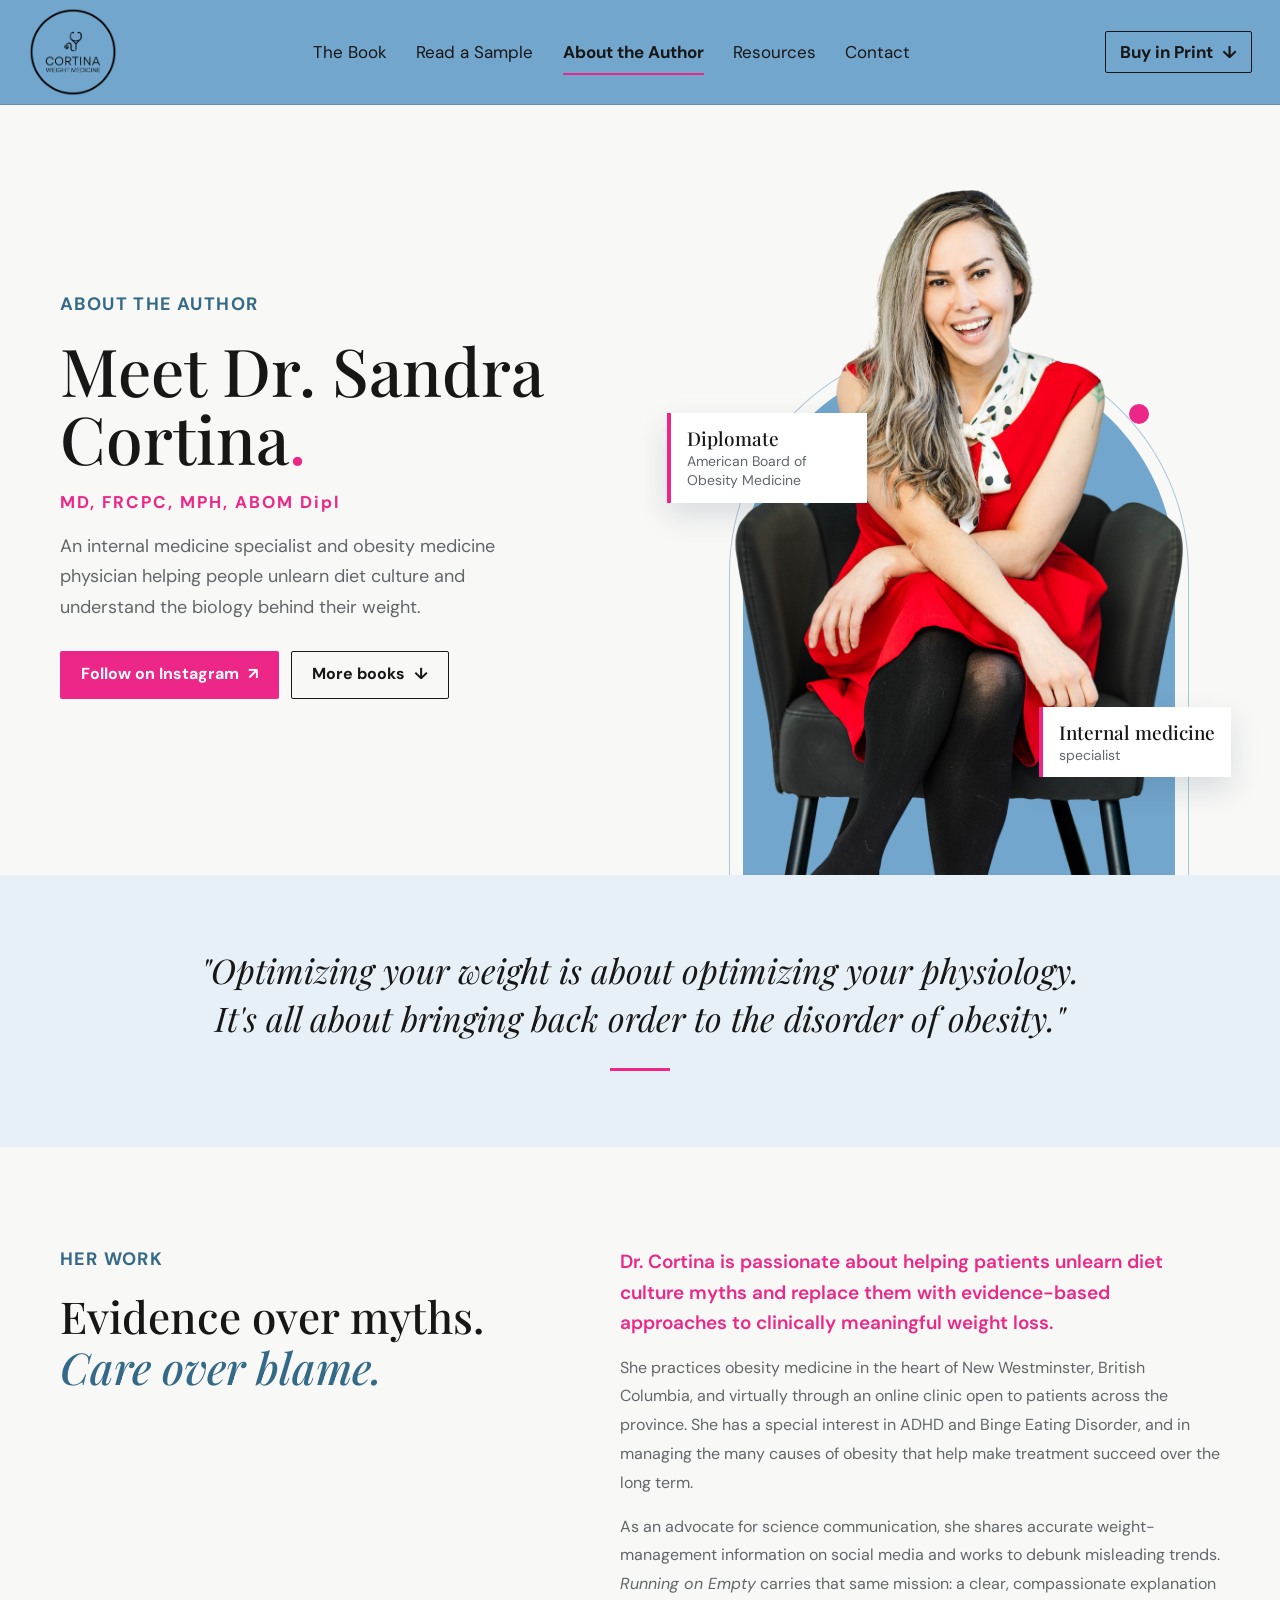
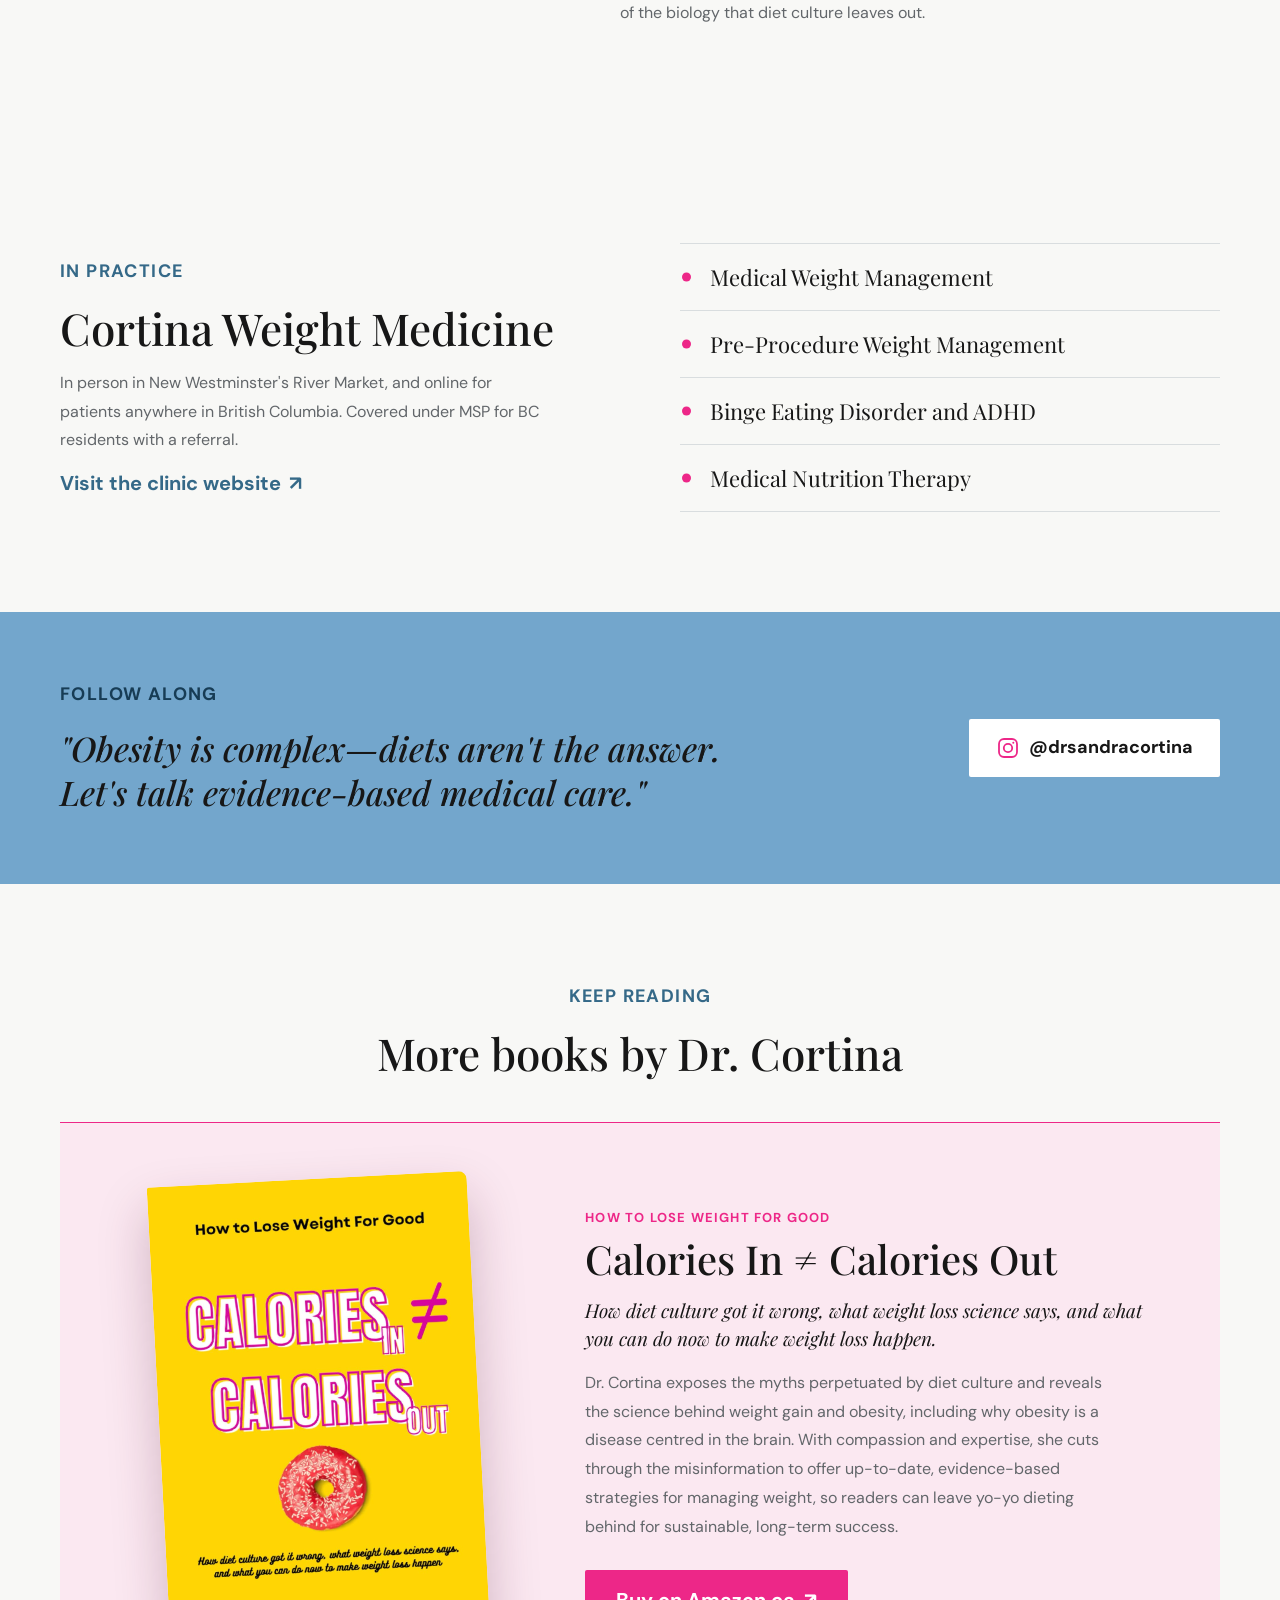
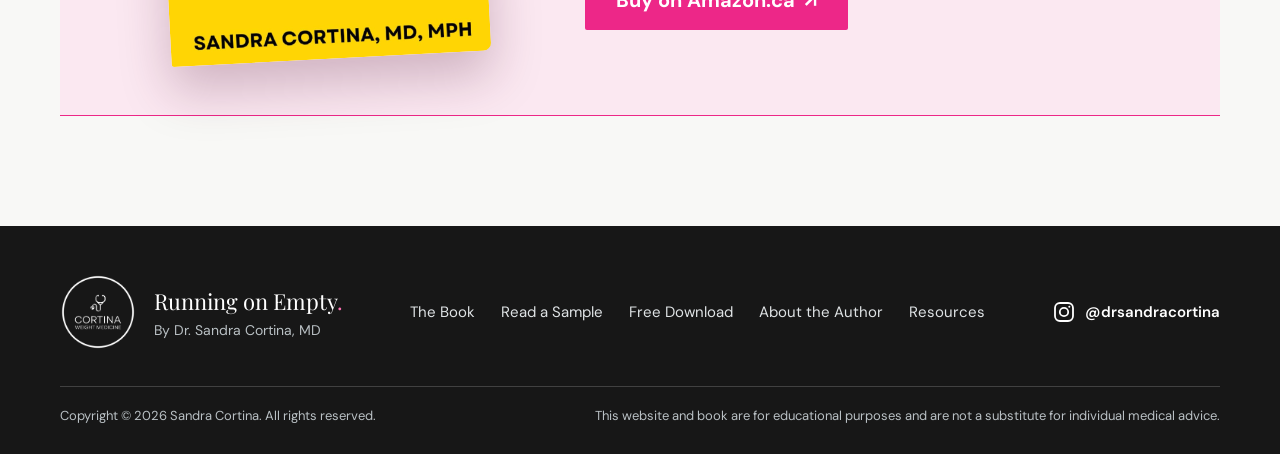
==== about.html @ ce0c16f0 "almost done" ====
<!doctype html>
<html lang="en">
  <head>
    <meta charset="UTF-8" />
    <meta name="viewport" content="width=device-width, initial-scale=1.0" />
    <meta name="theme-color" content="#73a6cc" />
    <meta
      name="description"
      content="Meet Dr. Sandra Cortina, MD, FRCPC, MPH, ABOM Dipl, an internal medicine specialist and obesity medicine physician in New Westminster, BC, and author of Running on Empty."
    />
    <title>About Dr. Sandra Cortina | Running on Empty</title>
    <link rel="preconnect" href="https://fonts.googleapis.com" />
    <link rel="preconnect" href="https://fonts.gstatic.com" crossorigin />
    <link
      href="https://fonts.googleapis.com/css2?family=DM+Sans:wght@400;500;600;700&family=Playfair+Display:ital,wght@0,500;0,600;1,400;1,500&display=swap"
      rel="stylesheet"
    />
    <link rel="stylesheet" href="styles.css" />
  </head>
  <body>
    <header class="site-header">
      <a class="brand" href="index.html" aria-label="Running on Empty, home">
        <img class="logo" src="Black-logo.png" alt="" />
      </a>
      <nav class="nav" aria-label="Main navigation">
        <ul>
          <li><a href="index.html#book">The Book</a></li>
          <li><a href="index.html#sample">Read a Sample</a></li>
          <li><a href="about.html" aria-current="page">About the Author</a></li>
          <li><a href="resources.html">Resources</a></li>
          <li><a href="#contact">Contact</a></li>
        </ul>
      </nav>
      <details class="buy-menu">
        <summary class="button button-outline header-cta">
          Buy in Print <span aria-hidden="true">↓</span>
        </summary>
        <div class="buy-menu-panel">
          <p class="buy-menu-label">Paperback</p>
          <a
            href="https://www.amazon.com/dp/1065823002"
            target="_blank"
            rel="noopener"
            >Amazon.com <span aria-hidden="true">↗</span></a
          >
          <a
            href="https://www.amazon.ca/dp/1065823002"
            target="_blank"
            rel="noopener"
            >Amazon.ca <span aria-hidden="true">↗</span></a
          >
          <!-- IngramSpark: add the shop link here when available -->
          <p class="buy-menu-label">eBook</p>
          <a
            href="https://www.amazon.com/dp/B0HL72GJ6B"
            target="_blank"
            rel="noopener"
            >Kindle · Amazon.com <span aria-hidden="true">↗</span></a
          >
          <a
            href="https://www.amazon.ca/dp/B0HL72GJ6B"
            target="_blank"
            rel="noopener"
            >Kindle · Amazon.ca <span aria-hidden="true">↗</span></a
          >
          <a
            href="https://books.apple.com/book/id6817152042"
            target="_blank"
            rel="noopener"
            >Apple Books <span aria-hidden="true">↗</span></a
          >
        </div>
      </details>
    </header>

    <main id="top">
      <section class="about-hero" aria-labelledby="about-title">
        <div class="about-hero-inner section-wrap">
          <div class="about-hero-copy">
            <p class="eyebrow eyebrow-dark">About the author</p>
            <h1 id="about-title">
              Meet Dr. Sandra Cortina<span>.</span>
            </h1>
            <p class="about-credentials">MD, FRCPC, MPH, ABOM Dipl</p>
            <p class="about-lede">
              An internal medicine specialist and obesity medicine physician
              helping people unlearn diet culture and understand the biology
              behind their weight.
            </p>
            <div class="hero-actions">
              <a
                class="button button-pink"
                href="https://www.instagram.com/drsandracortina/"
                target="_blank"
                rel="noopener"
                >Follow on Instagram <span aria-hidden="true">↗</span></a
              >
              <a class="button button-outline" href="#more-books"
                >More books <span aria-hidden="true">↓</span></a
              >
            </div>
          </div>

          <figure class="about-portrait">
            <div class="portrait-stage" aria-hidden="true">
              <i class="portrait-dot"></i>
            </div>
            <img
              src="sandra-cortina-full.png"
              alt="Dr. Sandra Cortina, smiling, seated in a black chair, wearing a red dress and a polka-dot neck scarf"
              width="1000"
              height="1490"
            />
            <figcaption class="portrait-tag portrait-tag-top">
              <strong>Diplomate</strong> American Board of Obesity Medicine
            </figcaption>
            <p class="portrait-tag portrait-tag-bottom" aria-hidden="true">
              <strong>Internal medicine</strong> specialist
            </p>
          </figure>
        </div>
      </section>

      <section class="about-quote" aria-label="Dr. Cortina's philosophy">
        <div class="section-wrap">
          <blockquote>
            "Optimizing your weight is about optimizing your physiology. It's
            all about bringing back order to the disorder of obesity."
          </blockquote>
        </div>
      </section>

      <section
        class="about-story section-wrap"
        aria-labelledby="story-title"
      >
        <div class="about-story-heading">
          <p class="eyebrow eyebrow-dark">Her work</p>
          <h2 id="story-title">
            Evidence over myths.<br /><em>Care over blame.</em>
          </h2>
        </div>
        <div class="about-story-copy">
          <p class="book-lede">
            Dr. Cortina is passionate about helping patients unlearn diet
            culture myths and replace them with evidence-based approaches to
            clinically meaningful weight loss.
          </p>
          <p>
            She practices obesity medicine in the heart of New Westminster,
            British Columbia, and virtually through an online clinic open to
            patients across the province. She has a special interest in ADHD
            and Binge Eating Disorder, and in managing the many causes of
            obesity that help make treatment succeed over the long term.
          </p>
          <p>
            As an advocate for science communication, she shares accurate
            weight-management information on social media and works to debunk
            misleading trends. <em>Running on Empty</em> carries that same
            mission: a clear, compassionate explanation of the biology that
            diet culture leaves out.
          </p>
        </div>
      </section>


      <section
        class="clinic-section section-wrap"
        aria-labelledby="clinic-title"
      >
        <div class="clinic-copy">
          <p class="eyebrow eyebrow-dark">In practice</p>
          <h2 id="clinic-title">Cortina Weight Medicine</h2>
          <p>
            In person in New Westminster's River Market, and online for
            patients anywhere in British Columbia. Covered under MSP for BC
            residents with a referral.
          </p>
          <a
            class="inline-link"
            href="https://cortinaweightmedicine.ca/"
            target="_blank"
            rel="noopener"
            >Visit the clinic website <span aria-hidden="true">↗</span></a
          >
        </div>
        <ul class="clinic-services" aria-label="Clinic services">
          <li>Medical Weight Management</li>
          <li>Pre-Procedure Weight Management</li>
          <li>Binge Eating Disorder and ADHD</li>
          <li>Medical Nutrition Therapy</li>
        </ul>
      </section>

      <section class="insta-band" aria-labelledby="insta-title">
        <div class="insta-inner section-wrap">
          <div>
            <p class="eyebrow">Follow along</p>
            <h2 id="insta-title">
              "Obesity is complex—diets aren't the answer. Let's talk
              evidence-based medical care."
            </h2>
          </div>
          <a
            class="button button-light insta-button"
            href="https://www.instagram.com/drsandracortina/"
            target="_blank"
            rel="noopener"
          >
            <svg viewBox="0 0 24 24" aria-hidden="true">
              <rect x="3" y="3" width="18" height="18" rx="5" />
              <circle cx="12" cy="12" r="4.2" />
              <circle class="dot" cx="17.3" cy="6.7" r="1" />
            </svg>
            @drsandracortina
          </a>
        </div>
      </section>

      <section
        class="more-books section-wrap"
        id="more-books"
        aria-labelledby="more-books-title"
      >
        <div class="more-books-heading">
          <p class="eyebrow eyebrow-dark">Keep reading</p>
          <h2 id="more-books-title">More books by Dr. Cortina</h2>
        </div>
        <article class="other-book">
          <div class="other-book-cover">
            <img
              src="calories-book-cover.jpg"
              alt="Cover of Calories In ≠ Calories Out by Sandra Cortina, MD, MPH: bold pink and white title on a yellow background with a pink sprinkled donut"
              loading="lazy"
              width="1000"
              height="1499"
            />
          </div>
          <div class="other-book-copy">
            <p class="resource-type">How to lose weight for good</p>
            <h3>Calories In ≠ Calories Out</h3>
            <p class="other-book-tagline">
              How diet culture got it wrong, what weight loss science says, and
              what you can do now to make weight loss happen.
            </p>
            <p>
              Dr. Cortina exposes the myths perpetuated by diet culture and
              reveals the science behind weight gain and obesity, including
              why obesity is a disease centred in the brain. With compassion
              and expertise, she cuts through the misinformation to offer
              up-to-date, evidence-based strategies for managing weight, so
              readers can leave yo-yo dieting behind for sustainable,
              long-term success.
            </p>
            <a
              class="button button-dark"
              href="https://www.amazon.ca/Calories-out-culture-science-happen/dp/B0CZ3SMSXW"
              target="_blank"
              rel="noopener"
              >Buy on Amazon.ca <span aria-hidden="true">↗</span></a
            >
          </div>
        </article>
      </section>
    </main>

    <footer class="site-footer" id="contact">
      <div class="footer-main">
        <a class="footer-identity" href="index.html" aria-label="Home">
          <img class="footer-logo" src="Black-logo.png" alt="" />
          <span>
            <span class="footer-brand">Running on Empty<span>.</span></span>
            <span class="footer-byline">By Dr. Sandra Cortina, MD</span>
          </span>
        </a>

        <nav class="footer-nav" aria-label="Footer navigation">
          <a href="index.html#book">The Book</a>
          <a href="index.html#sample">Read a Sample</a>
          <a href="index.html#free-download">Free Download</a>
          <a href="about.html">About the Author</a>
          <a href="resources.html">Resources</a>
        </nav>

        <div class="footer-connect">
          <a
            class="footer-social"
            href="https://www.instagram.com/drsandracortina/"
            target="_blank"
            rel="noopener"
          >
            <svg viewBox="0 0 24 24" aria-hidden="true">
              <rect x="3" y="3" width="18" height="18" rx="5" />
              <circle cx="12" cy="12" r="4.2" />
              <circle class="dot" cx="17.3" cy="6.7" r="1" />
            </svg>
            @drsandracortina
          </a>
        </div>
      </div>

      <div class="footer-bottom">
        <p>Copyright © 2026 Sandra Cortina. All rights reserved.</p>
        <p>
          This website and book are for educational purposes and are not a
          substitute for individual medical advice.
        </p>
      </div>
    </footer>
    <script src="script.js"></script>
  </body>
</html>
---- styles.css ----
:root {
  color-scheme: light;
  --blue: #73a6cc;
  --blue-deep: #356988;
  --pink: #ed2788;
  --pink-soft: #fbe8f1;
  --ink: #171717;
  --muted: #62666a;
  --paper: #f8f8f6;
  --line: #d9dddf;
  --serif: "Playfair Display", Georgia, serif;
  --sans: "DM Sans", "Helvetica Neue", sans-serif;
}

* {
  box-sizing: border-box;
}

html {
  scroll-behavior: smooth;
  scroll-padding-top: 120px;
}

body {
  margin: 0;
  background: var(--paper);
  color: var(--ink);
  font-family: var(--sans);
  -webkit-font-smoothing: antialiased;
}

img,
video {
  display: block;
  max-width: 100%;
}

a {
  color: inherit;
  text-decoration: none;
}

a:focus-visible,
summary:focus-visible {
  outline: 2px solid var(--pink);
  outline-offset: 4px;
}

.site-header {
  position: sticky;
  z-index: 20;
  top: 0;
  min-height: 92px;
  padding: 7px max(28px, calc((100vw - 1320px) / 2));
  display: flex;
  align-items: center;
  justify-content: space-between;
  gap: 22px;
  border-bottom: 1px solid rgb(0 0 0 / 13%);
  background: var(--blue);
}

.brand {
  flex: 0 0 auto;
}

.logo {
  width: 90px;
  height: 90px;
  object-fit: contain;
}

.nav {
  min-width: 0;
}

.nav ul {
  margin: 0;
  padding: 0;
  display: flex;
  align-items: center;
  gap: clamp(14px, 2.3vw, 34px);
  list-style: none;
}

.nav a {
  display: block;
  padding: 12px 0;
  font-size: 17px;
  font-weight: 400;
  white-space: nowrap;
  transition: color 160ms ease;
}

.nav a:hover {
  color: white;
}

.button {
  min-height: 48px;
  padding: 0 20px;
  display: inline-flex;
  align-items: center;
  justify-content: center;
  gap: 9px;
  border: 1px solid transparent;
  border-radius: 2px;
  font-family: var(--sans);
  font-size: 16px;
  font-weight: 700;
  line-height: 1.3;
  text-align: center;
  transition:
    transform 180ms ease,
    background-color 180ms ease,
    color 180ms ease;
}

.button:hover {
  transform: translateY(-2px);
}

.button span,
.inline-link span {
  display: inline-block;
  transition: transform 180ms ease;
}

.button:hover span,
.inline-link:hover span {
  transform: translate(2px, -2px);
}

.button-outline {
  border-color: var(--ink);
  background: transparent;
  color: var(--ink);
  white-space: nowrap;
}

.button-outline:hover {
  background: var(--ink);
  color: white;
}

.header-cta {
  min-height: 42px;
  padding: 0 14px;
  font-size: 17px;
  font-weight: 700;
}

.video-wrapper {
  position: relative;
  min-height: 560px;
  height: min(72vw, 760px);
  max-height: calc(100svh - 92px);
  overflow: hidden;
  background: #182634;
  color: white;
}

.hero-video {
  position: absolute;
  inset: 0;
  width: 100%;
  height: 100%;
  object-fit: cover;
  object-position: center;
}

.video-shade {
  position: absolute;
  inset: 0;
  background: linear-gradient(
    90deg,
    rgb(8 13 18 / 83%) 0%,
    rgb(8 13 18 / 58%) 43%,
    rgb(8 13 18 / 4%) 100%
  );
  pointer-events: none;
}

.hero-content {
  position: absolute;
  top: 50%;
  left: max(7vw, calc((100vw - 1240px) / 2));
  width: min(620px, 52vw);
  z-index: 2;
  transform: translateY(-50%);
  animation: enter 650ms ease-out both;
}

.eyebrow {
  margin: 0 0 20px;
  color: var(--blue-deep);
  font-size: 18px;
  font-weight: 700;
  letter-spacing: 1.4px;
  text-transform: uppercase;
}

.hero-content .eyebrow {
  color: #e6eef3;
}

.hero-content .eyebrow span {
  width: 7px;
  height: 7px;
  margin-right: 9px;
  display: inline-block;
  border-radius: 50%;
  background: var(--pink);
  vertical-align: 1px;
}

.hero-content h1 {
  margin: 0;
  font-family: var(--serif);
  font-size: 72px;
  font-weight: 500;
  line-height: 1.01;
}

.hero-content h1 span {
  color: #ff72b4;
}

.hero-deck {
  max-width: 440px;
  margin: 20px 0 0;
  color: rgb(255 255 255 / 86%);
  font-size: 16px;
  line-height: 1.65;
}

.hero-actions {
  margin-top: 28px;
  display: flex;
  align-items: center;
  flex-wrap: wrap;
  gap: 12px;
}

.button-pink {
  background: var(--pink);
  color: white;
}

.button-pink:hover {
  background: #d81976;
}

.button-quiet {
  border-color: rgb(255 255 255 / 55%);
  color: white;
}

.button-quiet:hover {
  background: white;
  color: var(--ink);
}

.hero-byline {
  margin: 29px 0 0;
  color: rgb(255 255 255 / 72%);
  font-size: 18px;
}

.hero-byline span {
  padding: 0 7px;
  color: #ff72b4;
}

.hero-scroll {
  position: absolute;
  z-index: 3;
  right: 34px;
  bottom: 37px;
  width: 36px;
  height: 36px;
  display: grid;
  place-items: center;
  border: 1px solid rgb(255 255 255 / 65%);
  border-radius: 50%;
  color: white;
}

.section-wrap {
  width: min(100% - 96px, 1160px);
  margin: 0 auto;
}

.book-section {
  padding-top: 112px;
  padding-bottom: 118px;
  display: grid;
  grid-template-columns: minmax(0, 0.95fr) minmax(0, 1fr);
  align-items: center;
  gap: 80px;
}

.book-image-wrap {
  position: relative;
  min-width: 0;
}

.book-image {
  width: 100%;
  height: 470px;
  object-fit: contain;
}

.image-caption {
  position: absolute;
  right: 0;
  bottom: 0;
  color: #747a7d;
  font-size: 10px;
}

.eyebrow-dark {
  color: var(--blue-deep);
}

.book-copy h2,
.section-heading h2,
.sample-copy h2,
.download-copy h2,
.author-copy h2,
.faq-heading h2 {
  margin: 0;
  font-family: var(--serif);
  font-size: 44px;
  font-weight: 500;
  line-height: 1.14;
}

.book-copy h2 {
  max-width: 480px;
}

.book-lede {
  margin: 18px 0 15px;
  color: var(--pink);
  font-size: 17px;
  font-weight: 600;
  line-height: 1.6;
}

.book-copy > p:not(.eyebrow, .book-lede) {
  margin: 0 0 15px;
  color: var(--muted);
  font-size: 16px;
  line-height: 1.8;
}

.inline-link {
  margin-top: 9px;
  display: inline-flex;
  align-items: center;
  gap: 8px;
  color: var(--blue-deep);
  font-size: 20px;
  font-weight: 700;
}

.book-note {
  grid-column: 1 / -1;
  margin-top: -24px;
  padding: 9px 32px 11px;
  text-align: center;
  border-top: 1px solid var(--pink);
  border-bottom: 1px solid var(--pink);
  background: var(--pink-soft);
}

.book-note p {
  margin: 0;
  font-family: var(--serif);
  line-height: 1.3;
}

.note-lead {
  color: var(--muted);
  font-size: 20px;
}

.note-turn {
  margin-top: 4px !important;
  color: var(--ink);
  font-size: 31px;
  font-style: italic;
}

.ideas-section {
  padding: 90px 0 98px;
  background: #e7f0f6;
}

.section-heading {
  display: flex;
  align-items: end;
  justify-content: space-between;
  gap: 24px;
}

.section-heading .eyebrow {
  margin-bottom: 14px;
}

.section-heading h2 {
  font-size: 42px;
}

.section-heading h2 em {
  color: var(--blue-deep);
  font-weight: 500;
}

.ideas-grid {
  margin-top: 49px;
  display: grid;
  grid-template-columns: repeat(3, 1fr);
  border-top: 1px solid #b9cbd7;
}

.idea {
  min-height: 195px;
  padding: 28px 32px 0 0;
}

.idea + .idea {
  padding-left: 32px;
  border-left: 1px solid #b9cbd7;
}

.idea-number {
  display: block;
  color: var(--pink);
  font-family: var(--serif);
  font-size: 40px;
  font-weight: 500;
  line-height: 1;
}

.idea h3 {
  max-width: 300px;
  margin: 16px 0 10px;
  font-family: var(--serif);
  font-size: 26px;
  font-weight: 500;
  line-height: 1.25;
}

.idea p {
  max-width: 340px;
  margin: 0;
  color: #59636a;
  font-size: 16px;
  line-height: 1.7;
}

.sample-section {
  position: relative;
  overflow: hidden;
  background: var(--blue);
}

.sample-inner {
  min-height: 510px;
  padding-top: 90px;
  padding-bottom: 90px;
  display: grid;
  grid-template-columns: minmax(0, 1fr) minmax(250px, 0.8fr);
  align-items: center;
  gap: 60px;
}

.sample-copy {
  position: relative;
  z-index: 1;
}

.sample-copy .eyebrow {
  color: #173c55;
}

.sample-copy h2 {
  max-width: 550px;
  font-size: 43px;
}

.sample-copy blockquote {
  max-width: 540px;
  margin: 25px 0 20px;
  padding-left: 22px;
  border-left: 5px solid var(--pink);
  color: var(--ink);
  font-family: var(--serif);
  font-size: 26px;
  font-style: italic;
  line-height: 1.45;
}

.sample-note {
  margin: 0 0 24px;
  color: #173c55;
  font-size: 16px;
}

.button-light {
  background: white;
  color: var(--ink);
}

.button-light:hover {
  background: var(--pink-soft);
}

.sample-art {
  display: block;
  width: min(100%, 440px);
  height: auto;
  justify-self: center;
  border-radius: 16px;
}

.download-section {
  min-height: 250px;
  margin-top: 100px;
  margin-bottom: 100px;
  padding: 45px 52px;
  display: flex;
  align-items: center;
  justify-content: space-between;
  gap: 35px;
  background: var(--pink-soft);
}

.download-copy {
  max-width: 600px;
}

.download-copy .eyebrow {
  margin-bottom: 12px;
}

.download-copy .eyebrow strong {
  color: var(--pink);
}

.download-copy h2 {
  font-size: 32px;
}

.download-copy > p:last-child {
  max-width: 540px;
  margin: 12px 0 0;
  color: var(--muted);
  font-size: 16px;
  line-height: 1.7;
}

.button-dark {
  flex: 0 0 auto;
  min-height: 60px;
  padding: 0 30px;
  background: var(--pink);
  color: white;
  font-size: 20px;
}

.button-dark:hover {
  background: #d81976;
}

.author-section {
  padding: 76px 0 82px;
  background: white;
}

.author-inner {
  display: grid;
  grid-template-columns: 0.6fr 1fr;
  align-items: center;
  gap: 90px;
}

.author-monogram {
  position: relative;
  width: min(100%, 250px);
  aspect-ratio: 1;
  display: grid;
  place-items: center;
  justify-self: center;
  border-radius: 50%;
  background: #e7f0f6;
}

.author-monogram::before {
  position: absolute;
  inset: -12px;
  border: 1px solid #a7c6da;
  border-radius: 50%;
  content: "";
}

.author-monogram img {
  width: 100%;
  height: 100%;
  border-radius: 50%;
  object-fit: cover;
}

.author-monogram i {
  position: absolute;
  top: 22px;
  right: 14px;
  width: 16px;
  height: 16px;
  border-radius: 50%;
  background: var(--pink);
}

.author-copy h2 {
  font-size: 38px;
}

.author-copy > p:not(.eyebrow) {
  max-width: 620px;
  margin: 17px 0 13px;
  color: var(--muted);
  font-size: 16px;
  line-height: 1.8;
}

.author-copy .inline-link {
  margin-top: 4px;
  padding-bottom: 3px;
  border-bottom: 1px solid var(--pink);
  font-family: var(--serif);
  font-size: 20px;
  font-style: italic;
  font-weight: 500;
  transition: border-color 180ms ease;
}

.author-copy .inline-link:hover {
  border-bottom-color: var(--blue-deep);
}

.faq-section {
  padding-top: 92px;
  padding-bottom: 106px;
  display: grid;
  grid-template-columns: 0.7fr 1fr;
  gap: 80px;
}

.faq-heading h2 {
  font-size: 40px;
}

.faq-list details {
  border-top: 1px solid var(--line);
}

.faq-list details:last-child {
  border-bottom: 1px solid var(--line);
}

.faq-list summary {
  position: relative;
  padding: 20px 36px 20px 0;
  cursor: pointer;
  font-size: 18px;
  font-weight: 600;
  list-style: none;
}

.faq-list summary::-webkit-details-marker {
  display: none;
}

.faq-list summary::after {
  position: absolute;
  top: 18px;
  right: 3px;
  color: var(--pink);
  content: "+";
  font-size: 24px;
  line-height: 1;
  font-weight: 400;
}

.faq-list details[open] summary::after {
  content: "−";
}

.faq-list details p {
  max-width: 590px;
  margin: -6px 36px 20px 0;
  color: var(--muted);
  font-size: 16px;
  line-height: 1.75;
}

.site-footer {
  padding: 48px max(48px, calc((100vw - 1160px) / 2)) 30px;
  background: var(--ink);
  color: white;
}

.footer-main {
  display: grid;
  grid-template-columns: auto 1fr auto;
  align-items: center;
  gap: 32px 56px;
}

.footer-identity {
  display: flex;
  align-items: center;
  gap: 18px;
}

.footer-logo {
  width: 76px;
  height: 76px;
  object-fit: contain;
  filter: invert(1);
}

.footer-identity > span {
  display: grid;
  gap: 5px;
}

.footer-brand {
  font-family: var(--serif);
  font-size: 22px;
}

.footer-brand span {
  color: #ff72b4;
}

.footer-byline {
  color: #b9c0c4;
  font-size: 14px;
}

.footer-nav {
  display: flex;
  flex-wrap: wrap;
  justify-content: center;
  gap: 10px 26px;
  font-size: 15px;
}

.footer-nav a {
  color: #dfe3e5;
  transition: color 180ms ease;
}

.footer-nav a:hover,
.footer-social:hover {
  color: #ff72b4;
}

.footer-connect {
  display: grid;
  justify-items: end;
  gap: 8px;
  font-size: 15px;
}

.footer-social {
  display: inline-flex;
  align-items: center;
  gap: 9px;
  color: white;
  font-weight: 600;
  transition: color 180ms ease;
}

.footer-social svg {
  width: 24px;
  height: 24px;
  fill: none;
  stroke: currentColor;
  stroke-width: 1.8;
}

.footer-social .dot {
  fill: currentColor;
  stroke: none;
}

.footer-bottom {
  margin-top: 36px;
  padding-top: 20px;
  display: flex;
  flex-wrap: wrap;
  justify-content: space-between;
  gap: 8px 32px;
  border-top: 1px solid rgb(255 255 255 / 18%);
  color: #b9c0c4;
  font-size: 13px;
}

.footer-bottom p {
  margin: 0;
}

@keyframes enter {
  from {
    opacity: 0;
    transform: translateY(calc(-50% + 14px));
  }
  to {
    opacity: 1;
    transform: translateY(-50%);
  }
}

@media (max-width: 1050px) {
  .site-header {
    gap: 14px;
    padding-right: 20px;
    padding-left: 20px;
  }

  .nav ul {
    gap: 14px;
  }

  .nav a {
    font-size: 10px;
  }

  .logo {
    width: 70px;
  }

  .header-cta {
    padding: 0 10px;
  }

  .hero-content h1 {
    font-size: 62px;
  }

  .book-section {
    gap: 48px;
  }

  .author-inner,
  .faq-section {
    gap: 48px;
  }
}

@media (max-width: 720px) {
  html {
    scroll-padding-top: 130px;
  }

  .site-header {
    min-height: 0;
    padding: 6px 18px 4px;
    display: grid;
    grid-template-columns: 1fr auto;
    gap: 0 12px;
  }

  .brand {
    grid-column: 1;
    grid-row: 1;
  }

  .logo {
    width: 67px;
    height: 53px;
  }

  .header-cta {
    grid-column: 2;
    grid-row: 1;
  }

  .nav {
    grid-column: 1 / -1;
    grid-row: 2;
    width: calc(100vw - 36px);
    overflow-x: auto;
    scrollbar-width: none;
  }

  .nav::-webkit-scrollbar {
    display: none;
  }

  .nav ul {
    width: max-content;
    gap: 22px;
  }

  .nav a {
    padding: 9px 0 11px;
    font-size: 10px;
  }

  .video-wrapper {
    min-height: 630px;
    height: calc(84svh - 120px);
    max-height: 760px;
  }

  .hero-video {
    object-position: 58% center;
  }

  .video-shade {
    background: linear-gradient(
      0deg,
      rgb(8 13 18 / 86%) 0%,
      rgb(8 13 18 / 58%) 56%,
      rgb(8 13 18 / 14%) 100%
    );
  }

  .hero-content {
    top: auto;
    right: 22px;
    bottom: 83px;
    left: 22px;
    width: auto;
    transform: none;
    animation-name: enter-mobile;
  }

  .hero-content .eyebrow {
    max-width: 340px;
    margin-bottom: 15px;
    font-size: 9px;
    line-height: 1.5;
  }

  .hero-content h1 {
    font-size: 52px;
  }

  .hero-deck {
    max-width: 370px;
    margin-top: 13px;
    font-size: 13px;
  }

  .hero-actions {
    margin-top: 18px;
    gap: 8px;
  }

  .button {
    min-height: 43px;
    padding: 0 13px;
    font-size: 10px;
  }

  .hero-byline {
    margin-top: 17px;
    font-size: 9px;
  }

  .hero-scroll {
    right: 20px;
    bottom: 21px;
    width: 30px;
    height: 30px;
  }

  .section-wrap {
    width: calc(100% - 44px);
  }

  .book-section {
    padding-top: 66px;
    padding-bottom: 72px;
    grid-template-columns: 1fr;
    gap: 33px;
  }

  .book-image {
    height: auto;
    max-height: 370px;
  }

  .image-caption {
    bottom: -4px;
    font-size: 9px;
  }

  .book-copy h2,
  .section-heading h2,
  .sample-copy h2,
  .author-copy h2 {
    font-size: 35px;
  }

  .book-lede {
    font-size: 15px;
  }

  .book-note {
    margin-top: 0;
    padding: 7px 20px 9px;
  }

  .note-lead {
    font-size: 17px;
  }

  .note-turn {
    font-size: 23px;
  }

  .ideas-section {
    padding: 67px 0 70px;
  }

  .section-heading {
    display: block;
  }

  .ideas-grid {
    margin-top: 33px;
    grid-template-columns: 1fr;
  }

  .idea,
  .idea + .idea {
    min-height: 0;
    padding: 18px 0 20px;
    border-bottom: 1px solid #b9cbd7;
    border-left: 0;
  }

  .idea-number {
    font-size: 34px;
  }

  .idea h3 {
    margin: 12px 0 8px;
    font-size: 23px;
  }

  .sample-inner {
    min-height: 0;
    padding-top: 66px;
    padding-bottom: 58px;
    grid-template-columns: 1fr;
    gap: 38px;
  }

  .sample-copy h2 {
    font-size: 34px;
  }

  .sample-copy blockquote {
    padding-left: 16px;
    font-size: 21px;
  }

  .sample-art {
    width: min(100%, 360px);
  }

  .download-section {
    width: calc(100% - 36px);
    margin-top: 62px;
    margin-bottom: 65px;
    padding: 28px 22px;
    align-items: flex-start;
    flex-direction: column;
    gap: 20px;
  }

  .download-copy h2 {
    font-size: 28px;
  }

  .button-dark {
    min-height: 52px;
    padding: 0 22px;
    font-size: 17px;
  }

  .author-section {
    padding: 61px 0 66px;
  }

  .author-inner {
    grid-template-columns: 1fr;
    gap: 30px;
  }

  .author-monogram {
    width: 170px;
    justify-self: start;
  }

  .author-monogram i {
    top: 14px;
    right: 8px;
  }

  .faq-section {
    padding-top: 68px;
    padding-bottom: 76px;
    grid-template-columns: 1fr;
    gap: 28px;
  }

  .faq-heading h2 {
    font-size: 34px;
  }

  .site-footer {
    padding: 36px 22px 26px;
  }

  .footer-main {
    grid-template-columns: 1fr;
    gap: 26px;
  }

  .footer-logo {
    width: 64px;
    height: 64px;
  }

  .footer-nav {
    justify-content: flex-start;
    gap: 10px 20px;
  }

  .footer-connect {
    justify-items: start;
  }

  .footer-bottom {
    margin-top: 28px;
    flex-direction: column;
  }
}

@media (max-width: 390px) {
  .hero-content h1 {
    font-size: 46px;
  }

  .hero-actions {
    align-items: flex-start;
    flex-direction: column;
  }
}

@media (prefers-reduced-motion: reduce) {
  *,
  *::before,
  *::after {
    scroll-behavior: auto !important;
    animation-duration: 0.01ms !important;
    animation-iteration-count: 1 !important;
    transition-duration: 0.01ms !important;
  }
}

@keyframes enter {
  from {
    opacity: 0;
    transform: translateY(calc(-50% + 14px));
  }
  to {
    opacity: 1;
    transform: translateY(-50%);
  }
}

@keyframes enter-mobile {
  from {
    opacity: 0;
    transform: translateY(14px);
  }
  to {
    opacity: 1;
    transform: none;
  }
}

/* Resources page */

.nav a[aria-current="page"] {
  font-weight: 700;
  box-shadow: inset 0 -2px 0 var(--pink);
}

.resources-hero {
  padding: 96px 0 100px;
  background: var(--blue);
}

.resources-hero .eyebrow {
  color: #173c55;
}

.resources-hero h1 {
  margin: 0;
  font-family: var(--serif);
  font-size: 64px;
  font-weight: 500;
  line-height: 1.06;
  animation: enter-mobile 650ms ease-out both;
}

.resources-hero h1 em {
  color: white;
  font-weight: 500;
}

.resources-deck {
  max-width: 560px;
  margin: 24px 0 0;
  color: #173c55;
  font-size: 18px;
  line-height: 1.7;
}

.resources-meta {
  margin: 22px 0 0;
  color: #173c55;
  font-size: 16px;
  font-weight: 700;
}

.resources-meta span:first-child {
  color: var(--ink);
}

.resources-meta span:nth-child(2) {
  padding: 0 6px;
  color: var(--pink);
}

.club-feature {
  margin-top: 100px;
  margin-bottom: 100px;
  padding: 52px;
  display: grid;
  grid-template-columns: minmax(0, 1.25fr) minmax(0, 1fr);
  align-items: center;
  gap: 56px;
  border-top: 1px solid var(--pink);
  border-bottom: 1px solid var(--pink);
  background: var(--pink-soft);
}

.club-copy .eyebrow {
  margin-bottom: 12px;
}

.club-copy .eyebrow strong {
  color: var(--pink);
}

.club-copy h2 {
  margin: 0;
  font-family: var(--serif);
  font-size: 44px;
  font-weight: 500;
  line-height: 1.14;
}

.club-copy > p:not(.eyebrow) {
  max-width: 540px;
  margin: 16px 0 0;
  color: var(--muted);
  font-size: 16px;
  line-height: 1.75;
}

.club-copy .club-rule {
  padding-left: 18px;
  border-left: 4px solid var(--pink);
  color: var(--ink) !important;
  font-family: var(--serif);
  font-size: 19px !important;
  font-style: italic;
  line-height: 1.5 !important;
}

.club-action {
  display: grid;
  gap: 28px;
  justify-items: start;
}

.club-parts {
  width: 100%;
  margin: 0;
  padding: 0;
  list-style: none;
  border-top: 1px solid #f2b9d4;
}

.club-parts li {
  padding: 14px 0;
  display: flex;
  align-items: baseline;
  gap: 16px;
  border-bottom: 1px solid #f2b9d4;
  font-family: var(--serif);
  font-size: 22px;
}

.club-parts span {
  min-width: 34px;
  color: var(--pink);
  font-size: 18px;
  font-style: italic;
}

.library-section {
  padding: 90px 0 98px;
  background: #e7f0f6;
}

.library-intro {
  max-width: 330px;
  margin: 0;
  color: #59636a;
  font-size: 16px;
  line-height: 1.7;
}

.resource-grid {
  margin-top: 49px;
  display: grid;
  grid-template-columns: repeat(3, 1fr);
  gap: 24px;
}

.resource-card {
  padding: 30px 30px 28px;
  display: flex;
  flex-direction: column;
  border-top: 3px solid var(--blue);
  background: white;
  transition: transform 180ms ease, border-color 180ms ease;
}

.resource-card:hover {
  transform: translateY(-3px);
  border-top-color: var(--pink);
}

.resource-type {
  margin: 18px 0 0;
  color: var(--blue-deep);
  font-size: 13px;
  font-weight: 700;
  letter-spacing: 1.2px;
  text-transform: uppercase;
}

.resource-card h3 {
  margin: 10px 0 10px;
  font-family: var(--serif);
  font-size: 25px;
  font-weight: 500;
  line-height: 1.25;
}

.resource-card > p:not(.resource-type) {
  margin: 0 0 24px;
  color: #59636a;
  font-size: 16px;
  line-height: 1.7;
}

.resource-link {
  margin-top: auto;
  padding-top: 16px;
  display: inline-flex;
  align-items: center;
  gap: 8px;
  border-top: 1px solid var(--line);
  color: var(--blue-deep);
  font-size: 17px;
  font-weight: 700;
}

.resource-link span {
  display: inline-block;
  transition: transform 180ms ease;
}

.resource-link:hover {
  color: var(--pink);
}

.resource-link:hover span {
  transform: translateY(2px);
}

.resource-card-book {
  justify-content: center;
  border-top-color: var(--pink);
  background: var(--ink);
  color: white;
}

.resource-card-book .resource-type {
  margin-top: 0;
  color: #ff72b4;
}

.resource-card-book > p:not(.resource-type) {
  color: #b9c0c4 !important;
}

.resource-card-book .button {
  align-self: flex-start;
}

.resources-disclaimer {
  margin-top: 0;
  margin-bottom: 0;
  padding: 36px 0 44px;
  color: var(--muted);
  font-size: 14px;
  text-align: center;
}

@media (max-width: 1050px) {
  .resource-grid {
    grid-template-columns: repeat(2, 1fr);
  }

  .club-feature {
    padding: 44px 36px;
    gap: 40px;
  }
}

@media (max-width: 720px) {
  .resources-hero {
    padding: 58px 0 62px;
  }

  .resources-hero h1 {
    font-size: 42px;
  }

  .resources-deck {
    font-size: 16px;
  }

  .club-feature {
    width: calc(100% - 36px);
    margin-top: 62px;
    margin-bottom: 65px;
    padding: 30px 22px;
    grid-template-columns: 1fr;
    gap: 28px;
  }

  .club-copy h2 {
    font-size: 34px;
  }

  .club-parts li {
    font-size: 19px;
  }

  .library-section {
    padding: 67px 0 70px;
  }

  .library-intro {
    margin-top: 14px;
  }

  .resource-grid {
    margin-top: 33px;
    grid-template-columns: 1fr;
    gap: 16px;
  }

  .resource-card {
    padding: 24px 22px 22px;
  }

  .resource-card h3 {
    font-size: 23px;
  }
}

/* About page */

.about-hero {
  overflow: hidden;
}

.about-hero-inner {
  padding-top: 70px;
  display: grid;
  grid-template-columns: minmax(0, 1.05fr) minmax(0, 0.95fr);
  align-items: center;
  gap: 60px;
}

.about-hero-copy {
  padding-bottom: 60px;
  animation: enter-mobile 650ms ease-out both;
}

.about-hero-copy h1 {
  margin: 0;
  font-family: var(--serif);
  font-size: 66px;
  font-weight: 500;
  line-height: 1.04;
}

.about-hero-copy h1 span {
  color: var(--pink);
}

.about-credentials {
  margin: 18px 0 0;
  color: var(--pink);
  font-size: 17px;
  font-weight: 700;
  letter-spacing: 2px;
}

.about-lede {
  max-width: 470px;
  margin: 18px 0 0;
  color: var(--muted);
  font-size: 18px;
  line-height: 1.7;
}

.about-portrait {
  position: relative;
  width: min(100%, 470px);
  margin: 0;
  justify-self: center;
}

.portrait-stage {
  position: absolute;
  right: 4%;
  bottom: 0;
  left: 4%;
  height: 74%;
  border-radius: 999px 999px 0 0;
  background: var(--blue);
}

.portrait-stage::before {
  position: absolute;
  inset: -14px -14px 0;
  border: 1px solid #a7c6da;
  border-bottom: 0;
  border-radius: 999px 999px 0 0;
  content: "";
}

.portrait-dot {
  position: absolute;
  top: 9%;
  right: 6%;
  width: 20px;
  height: 20px;
  border-radius: 50%;
  background: var(--pink);
}

.about-portrait img {
  position: relative;
  width: 100%;
  height: auto;
}

.portrait-tag {
  position: absolute;
  z-index: 2;
  max-width: 200px;
  margin: 0;
  padding: 12px 16px;
  border-left: 4px solid var(--pink);
  background: white;
  box-shadow: 0 12px 30px rgb(23 60 85 / 14%);
  color: var(--muted);
  font-size: 14px;
  line-height: 1.4;
}

.portrait-tag strong {
  display: block;
  color: var(--ink);
  font-family: var(--serif);
  font-size: 19px;
  font-weight: 500;
}

.portrait-tag-top {
  top: 34%;
  left: -12%;
}

.portrait-tag-bottom {
  right: -8%;
  bottom: 14%;
}

.about-quote {
  padding: 72px 0 76px;
  background: #e7f0f6;
}

.about-quote blockquote {
  max-width: 900px;
  margin: 0 auto;
  font-family: var(--serif);
  font-size: 34px;
  font-style: italic;
  line-height: 1.4;
  text-align: center;
}

.about-quote blockquote::after {
  margin: 26px auto 0;
  display: block;
  width: 60px;
  height: 3px;
  background: var(--pink);
  content: "";
}

.about-story {
  padding-top: 100px;
  padding-bottom: 100px;
  display: grid;
  grid-template-columns: 0.8fr 1fr;
  gap: 80px;
}

.about-story-heading h2,
.clinic-copy h2,
.more-books-heading h2,
.insta-inner h2 {
  margin: 0;
  font-family: var(--serif);
  font-size: 44px;
  font-weight: 500;
  line-height: 1.14;
}

.about-story-heading h2 em {
  color: var(--blue-deep);
  font-weight: 500;
}

.about-story-copy .book-lede {
  margin-top: 0;
  font-size: 19px;
}

.about-story-copy > p:not(.book-lede) {
  margin: 0 0 15px;
  color: var(--muted);
  font-size: 16px;
  line-height: 1.8;
}

.clinic-section {
  padding-top: 100px;
  padding-bottom: 100px;
  display: grid;
  grid-template-columns: 1fr 1fr;
  align-items: center;
  gap: 80px;
}

.clinic-copy > p:not(.eyebrow) {
  max-width: 480px;
  margin: 16px 0 6px;
  color: var(--muted);
  font-size: 16px;
  line-height: 1.8;
}

.clinic-services {
  margin: 0;
  padding: 0;
  list-style: none;
  border-top: 1px solid var(--line);
}

.clinic-services li {
  padding: 18px 0 18px 30px;
  position: relative;
  border-bottom: 1px solid var(--line);
  font-family: var(--serif);
  font-size: 22px;
}

.clinic-services li::before {
  position: absolute;
  top: 50%;
  left: 2px;
  width: 9px;
  height: 9px;
  border-radius: 50%;
  background: var(--pink);
  content: "";
  transform: translateY(-50%);
}

.insta-band {
  background: var(--blue);
}

.insta-inner {
  padding-top: 70px;
  padding-bottom: 70px;
  display: flex;
  align-items: center;
  justify-content: space-between;
  gap: 48px;
}

.insta-inner .eyebrow {
  color: #173c55;
}

.insta-inner h2 {
  max-width: 680px;
  font-size: 34px;
  font-style: italic;
  line-height: 1.3;
}

.insta-button {
  flex: 0 0 auto;
  min-height: 58px;
  padding: 0 26px;
  font-size: 18px;
}

.insta-button svg {
  width: 24px;
  height: 24px;
  fill: none;
  stroke: var(--pink);
  stroke-width: 1.8;
}

.insta-button .dot {
  fill: var(--pink);
  stroke: none;
}

.more-books {
  padding-top: 100px;
  padding-bottom: 110px;
}

.more-books-heading {
  margin-bottom: 44px;
  text-align: center;
}

.other-book {
  padding: 56px;
  display: grid;
  grid-template-columns: minmax(0, 0.7fr) minmax(0, 1fr);
  align-items: center;
  gap: 64px;
  border-top: 1px solid var(--pink);
  border-bottom: 1px solid var(--pink);
  background: var(--pink-soft);
}

.other-book-cover {
  justify-self: center;
  width: min(100%, 320px);
  transform: rotate(-3deg);
  transition: transform 260ms ease;
}

.other-book:hover .other-book-cover {
  transform: rotate(0deg) translateY(-4px);
}

.other-book-cover img {
  width: 100%;
  height: auto;
  border-radius: 3px 8px 8px 3px;
  box-shadow:
    -6px 0 0 rgb(0 0 0 / 8%) inset,
    0 24px 50px rgb(80 20 50 / 25%);
}

.other-book-copy .resource-type {
  margin-top: 0;
  color: var(--pink);
}

.other-book-copy h3 {
  margin: 10px 0 0;
  font-family: var(--serif);
  font-size: 40px;
  font-weight: 500;
  line-height: 1.15;
}

.other-book-tagline {
  margin: 14px 0 16px;
  color: var(--ink);
  font-family: var(--serif);
  font-size: 19px;
  font-style: italic;
  line-height: 1.5;
}

.other-book-copy > p:not(.resource-type, .other-book-tagline) {
  max-width: 540px;
  margin: 0 0 28px;
  color: var(--muted);
  font-size: 16px;
  line-height: 1.8;
}

@media (max-width: 1050px) {
  .about-hero-copy h1 {
    font-size: 54px;
  }

  .about-story,
  .clinic-section {
    gap: 48px;
  }

  .other-book {
    padding: 44px 36px;
    gap: 40px;
  }
}

@media (max-width: 720px) {
  .about-hero-inner {
    padding-top: 48px;
    grid-template-columns: 1fr;
    gap: 24px;
  }

  .about-hero-copy {
    padding-bottom: 0;
  }

  .about-hero-copy h1 {
    font-size: 42px;
  }

  .about-credentials {
    font-size: 14px;
  }

  .about-lede {
    font-size: 16px;
  }

  .about-portrait {
    width: min(100%, 340px);
  }

  .portrait-tag {
    max-width: 150px;
    padding: 9px 12px;
    font-size: 12px;
  }

  .portrait-tag strong {
    font-size: 16px;
  }

  .portrait-tag-top {
    left: -4px;
  }

  .portrait-tag-bottom {
    right: -4px;
  }

  .about-quote {
    padding: 52px 0 56px;
  }

  .about-quote blockquote {
    font-size: 24px;
  }

  .about-story,
  .clinic-section {
    padding-top: 66px;
    padding-bottom: 66px;
    grid-template-columns: 1fr;
    gap: 28px;
  }

  .about-story-heading h2,
  .clinic-copy h2,
  .more-books-heading h2 {
    font-size: 34px;
  }

  .clinic-services li {
    font-size: 19px;
  }

  .insta-inner {
    padding-top: 56px;
    padding-bottom: 56px;
    align-items: flex-start;
    flex-direction: column;
    gap: 26px;
  }

  .insta-inner h2 {
    font-size: 25px;
  }

  .insta-button {
    min-height: 50px;
    font-size: 16px;
  }

  .more-books {
    width: calc(100% - 36px);
    padding-top: 66px;
    padding-bottom: 72px;
  }

  .more-books-heading {
    margin-bottom: 28px;
  }

  .other-book {
    padding: 36px 22px;
    grid-template-columns: 1fr;
    gap: 34px;
  }

  .other-book-cover {
    width: min(78%, 260px);
  }

  .other-book-copy h3 {
    font-size: 31px;
  }
}

/* Buy in Print menu */

.buy-menu {
  position: relative;
  flex: 0 0 auto;
}

.buy-menu summary {
  cursor: pointer;
  list-style: none;
}

.buy-menu summary::-webkit-details-marker {
  display: none;
}

.buy-menu[open] summary {
  background: var(--ink);
  color: white;
}

.buy-menu[open] summary span {
  transform: rotate(180deg);
}

.buy-menu-panel {
  position: absolute;
  z-index: 30;
  top: calc(100% + 10px);
  right: 0;
  width: 250px;
  padding: 10px 0;
  border-top: 3px solid var(--pink);
  background: white;
  box-shadow: 0 18px 40px rgb(23 60 85 / 22%);
  animation: enter-mobile 180ms ease-out both;
}

.buy-menu-label {
  margin: 8px 20px 4px;
  color: var(--blue-deep);
  font-size: 12px;
  font-weight: 700;
  letter-spacing: 1.2px;
  text-transform: uppercase;
}

.buy-menu-label + a {
  border-top: 0;
}

.buy-menu-panel a {
  margin: 0 20px;
  padding: 11px 0;
  display: flex;
  align-items: center;
  justify-content: space-between;
  border-top: 1px solid var(--line);
  font-size: 16px;
  font-weight: 600;
  transition: color 160ms ease;
}

.buy-menu-panel a span {
  color: var(--pink);
  transition: transform 160ms ease;
}

.buy-menu-panel a:hover {
  color: var(--pink);
}

.buy-menu-panel a:hover span {
  transform: translate(2px, -2px);
}

.buy-menu-panel .buy-menu-label:not(:first-child) {
  margin-top: 14px;
}

@media (max-width: 720px) {
  .buy-menu {
    grid-column: 2;
    grid-row: 1;
  }

  .buy-menu-panel {
    width: min(250px, calc(100vw - 36px));
  }

  .buy-menu-panel a {
    font-size: 15px;
  }
}
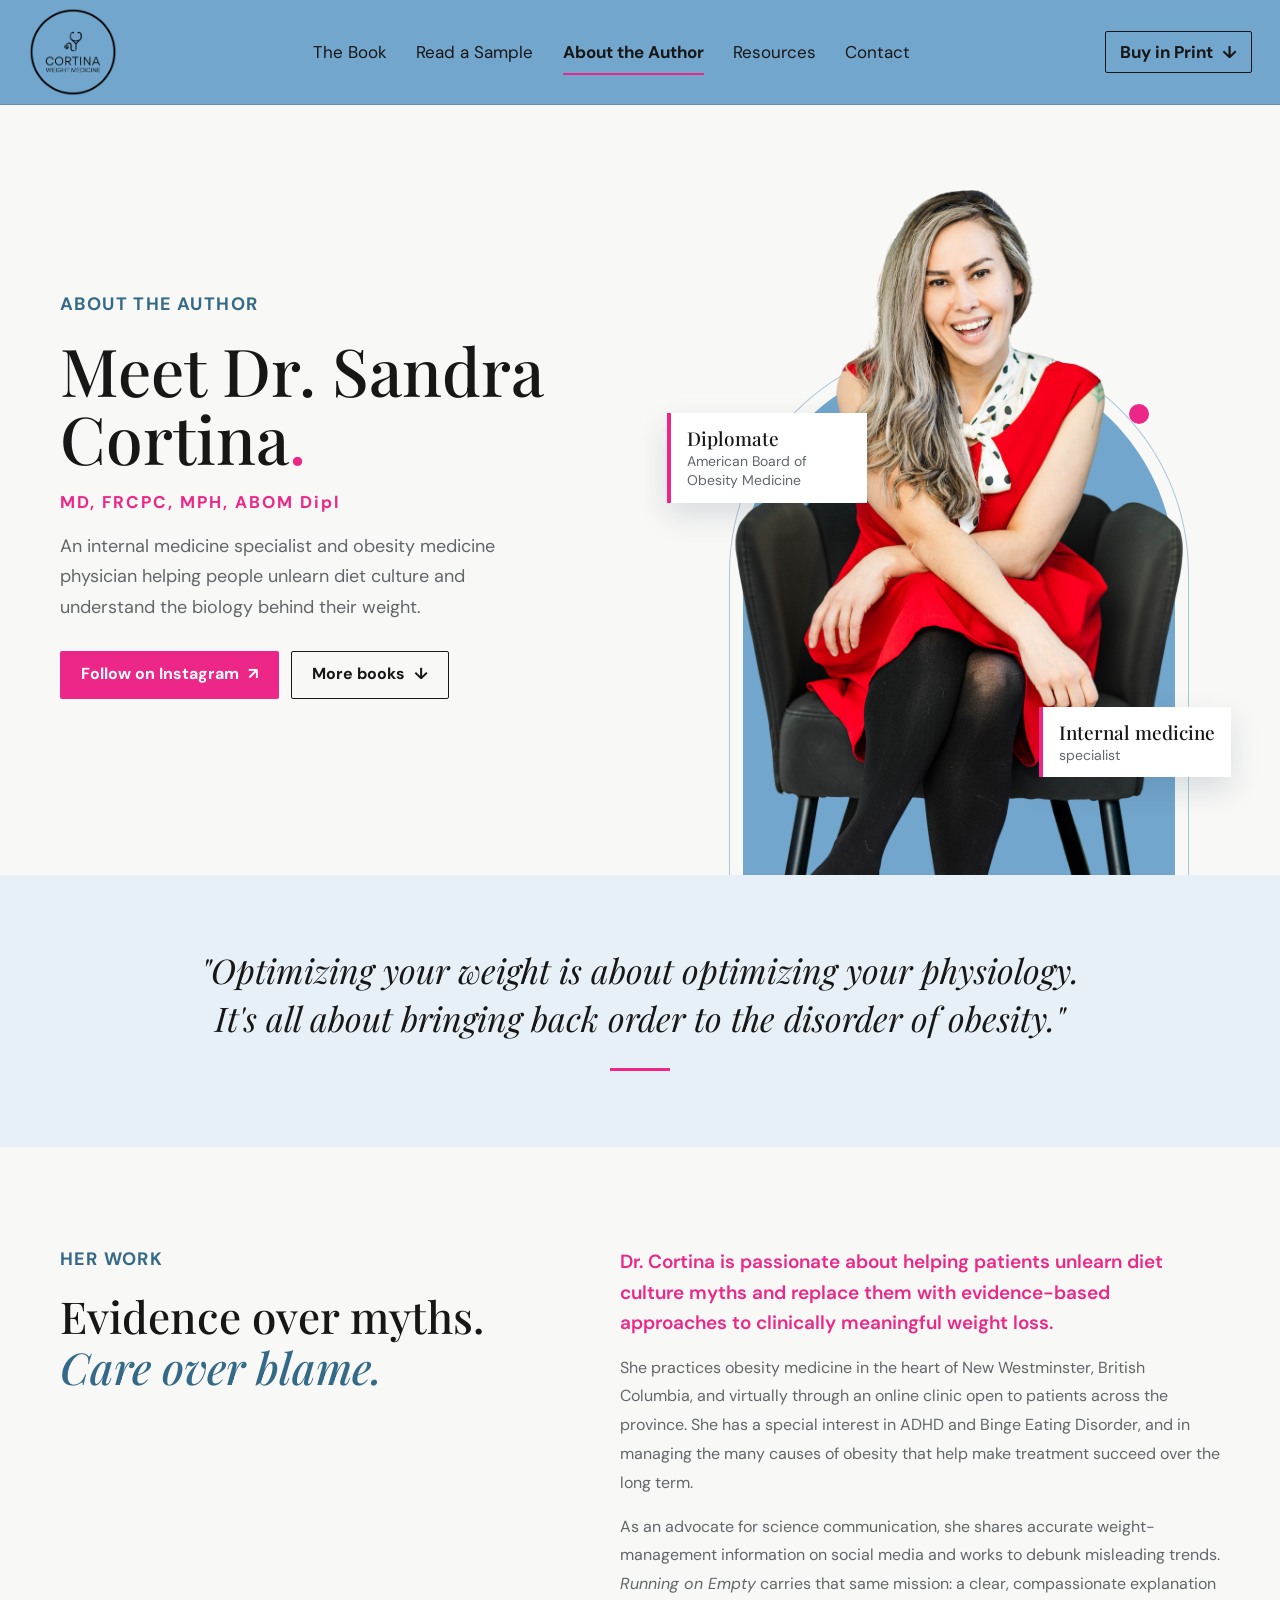
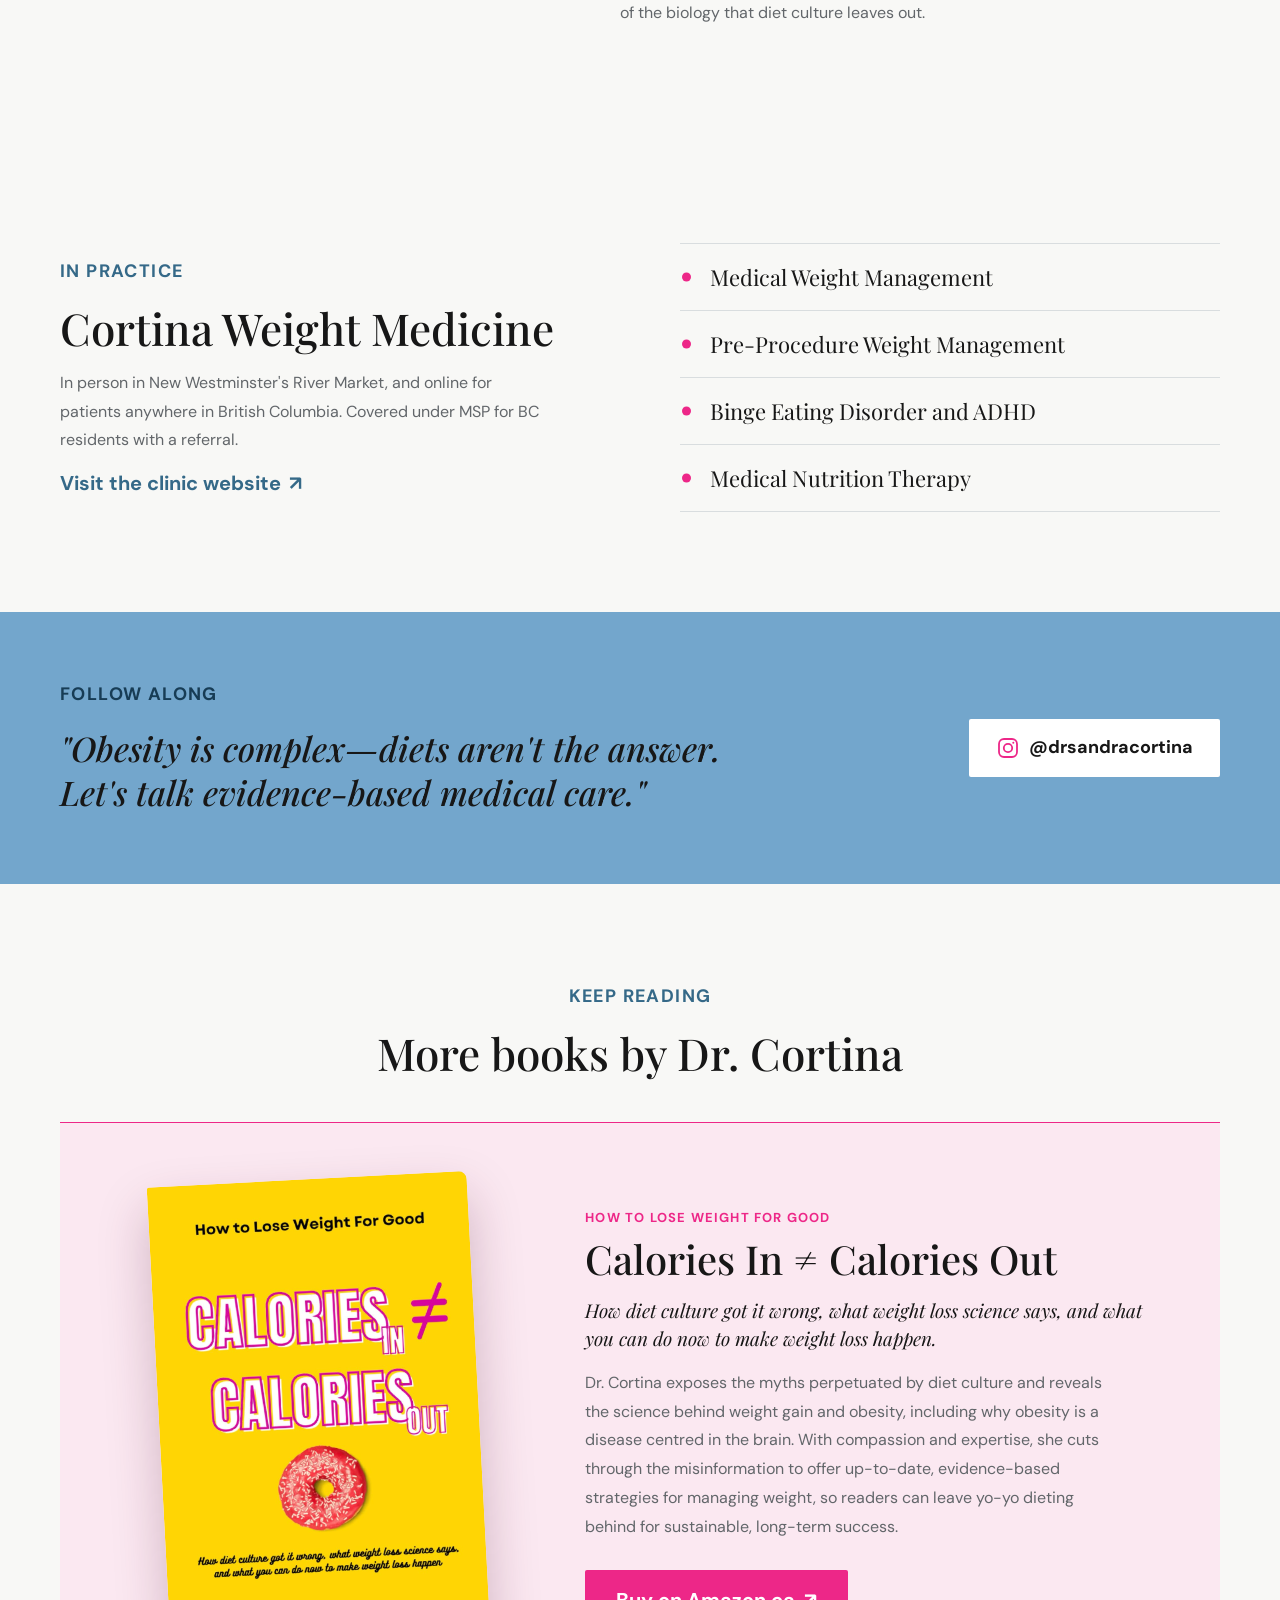
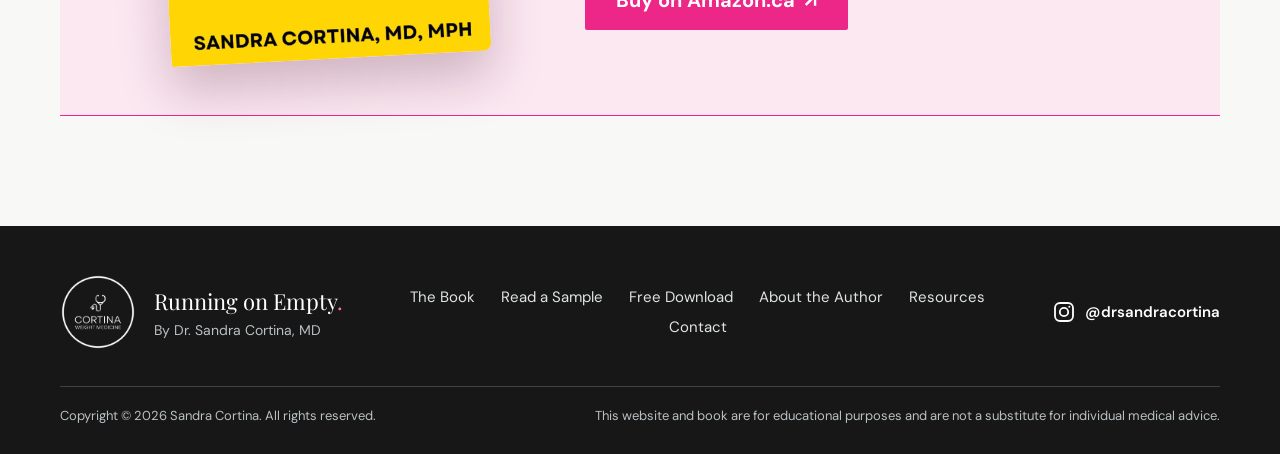
==== commit 02b049c3: "saved" ====
--- a/about.html
+++ b/about.html
@@ -28,7 +28,7 @@
           <li><a href="index.html#sample">Read a Sample</a></li>
           <li><a href="about.html" aria-current="page">About the Author</a></li>
           <li><a href="resources.html">Resources</a></li>
-          <li><a href="#contact">Contact</a></li>
+          <li><a href="contact.html">Contact</a></li>
         </ul>
       </nav>
       <details class="buy-menu">
@@ -280,6 +280,7 @@
           <a href="index.html#free-download">Free Download</a>
           <a href="about.html">About the Author</a>
           <a href="resources.html">Resources</a>
+          <a href="contact.html">Contact</a>
         </nav>
 
         <div class="footer-connect">
--- a/styles.css
+++ b/styles.css
@@ -2071,3 +2071,316 @@
     font-size: 15px;
   }
 }
+
+/* Contact page */
+
+.visually-hidden {
+  position: absolute;
+  width: 1px;
+  height: 1px;
+  overflow: hidden;
+  clip: rect(0 0 0 0);
+  white-space: nowrap;
+}
+
+.contact-hero {
+  padding: 90px 0 150px;
+  background: var(--blue);
+}
+
+.contact-hero .eyebrow {
+  color: #173c55;
+}
+
+.contact-hero h1 {
+  margin: 0;
+  font-family: var(--serif);
+  font-size: 72px;
+  font-weight: 500;
+  line-height: 1.02;
+  animation: enter-mobile 650ms ease-out both;
+}
+
+.contact-hero h1 span {
+  color: white;
+}
+
+.contact-deck {
+  max-width: 560px;
+  margin: 22px 0 0;
+  color: #173c55;
+  font-size: 18px;
+  line-height: 1.7;
+}
+
+.contact-section {
+  margin-top: -90px;
+  padding-bottom: 110px;
+  display: grid;
+  grid-template-columns: minmax(0, 0.8fr) minmax(0, 1.2fr);
+  align-items: start;
+  gap: 64px;
+}
+
+.contact-aside {
+  padding-top: 130px;
+}
+
+.contact-topics {
+  margin: 0;
+  padding: 0;
+  list-style: none;
+  border-top: 1px solid var(--line);
+}
+
+.contact-topics li {
+  padding: 20px 0 20px 26px;
+  position: relative;
+  border-bottom: 1px solid var(--line);
+}
+
+.contact-topics li::before {
+  position: absolute;
+  top: 31px;
+  left: 2px;
+  width: 9px;
+  height: 9px;
+  border-radius: 50%;
+  background: var(--pink);
+  content: "";
+}
+
+.contact-topics h2 {
+  margin: 0 0 6px;
+  font-family: var(--serif);
+  font-size: 23px;
+  font-weight: 500;
+}
+
+.contact-topics p {
+  margin: 0;
+  color: var(--muted);
+  font-size: 15px;
+  line-height: 1.65;
+}
+
+.contact-note {
+  margin-top: 32px;
+  padding: 18px 20px;
+  border-left: 4px solid var(--pink);
+  background: var(--pink-soft);
+}
+
+.contact-note p {
+  margin: 0;
+  color: var(--muted);
+  font-size: 15px;
+  line-height: 1.65;
+}
+
+.contact-note .contact-note-title {
+  margin-bottom: 6px;
+  color: var(--ink);
+  font-weight: 700;
+}
+
+.contact-note a {
+  color: var(--blue-deep);
+  font-weight: 700;
+  text-decoration: underline;
+  text-underline-offset: 3px;
+}
+
+.contact-form {
+  position: relative;
+  padding: 48px;
+  display: grid;
+  gap: 22px;
+  border-top: 3px solid var(--pink);
+  background: white;
+  box-shadow: 0 24px 60px rgb(23 60 85 / 14%);
+}
+
+.form-heading h2 {
+  margin: 0;
+  font-family: var(--serif);
+  font-size: 36px;
+  font-weight: 500;
+}
+
+.form-heading p {
+  margin: 8px 0 0;
+  color: var(--muted);
+  font-size: 14px;
+}
+
+.form-heading span[aria-hidden],
+.form-field label span {
+  color: var(--pink);
+}
+
+.form-row {
+  display: grid;
+  grid-template-columns: 1fr 1fr;
+  gap: 22px;
+}
+
+.form-field {
+  display: grid;
+  gap: 8px;
+}
+
+.form-field label {
+  font-size: 15px;
+  font-weight: 600;
+}
+
+.form-field input,
+.form-field select,
+.form-field textarea {
+  width: 100%;
+  min-height: 50px;
+  padding: 12px 14px;
+  border: 1px solid #c9d0d4;
+  border-radius: 2px;
+  background: var(--paper);
+  color: var(--ink);
+  font-family: var(--sans);
+  font-size: 16px;
+  transition:
+    border-color 160ms ease,
+    background-color 160ms ease,
+    box-shadow 160ms ease;
+}
+
+.form-field textarea {
+  min-height: 170px;
+  resize: vertical;
+  line-height: 1.6;
+}
+
+.form-field select {
+  appearance: none;
+  padding-right: 40px;
+  background-image: linear-gradient(45deg, transparent 50%, var(--pink) 50%),
+    linear-gradient(135deg, var(--pink) 50%, transparent 50%);
+  background-position:
+    calc(100% - 20px) 50%,
+    calc(100% - 14px) 50%;
+  background-size: 6px 6px;
+  background-repeat: no-repeat;
+}
+
+.form-field input:hover,
+.form-field select:hover,
+.form-field textarea:hover {
+  border-color: var(--blue);
+}
+
+.form-field input:focus,
+.form-field select:focus,
+.form-field textarea:focus {
+  border-color: var(--blue-deep);
+  outline: none;
+  background-color: white;
+  box-shadow: 0 0 0 3px rgb(115 166 204 / 30%);
+}
+
+.form-field [aria-invalid="true"] {
+  border-color: var(--pink);
+}
+
+.form-check {
+  display: flex;
+  align-items: flex-start;
+  gap: 12px;
+  color: var(--muted);
+  font-size: 15px;
+  line-height: 1.55;
+  cursor: pointer;
+}
+
+.form-check input {
+  width: 20px;
+  height: 20px;
+  margin: 1px 0 0;
+  flex: 0 0 auto;
+  accent-color: var(--pink);
+}
+
+.form-actions {
+  display: flex;
+  align-items: center;
+  flex-wrap: wrap;
+  gap: 18px;
+}
+
+.form-actions .button {
+  cursor: pointer;
+}
+
+.form-status {
+  margin: 0;
+  color: var(--blue-deep);
+  font-size: 15px;
+  font-weight: 600;
+}
+
+.form-status:empty {
+  display: none;
+}
+
+@media (max-width: 1050px) {
+  .contact-section {
+    gap: 40px;
+  }
+
+  .contact-form {
+    padding: 38px 32px;
+  }
+}
+
+@media (max-width: 720px) {
+  .contact-hero {
+    padding: 58px 0 62px;
+  }
+
+  .contact-hero h1 {
+    font-size: 50px;
+  }
+
+  .contact-deck {
+    font-size: 16px;
+  }
+
+  .contact-section {
+    width: calc(100% - 36px);
+    margin-top: 0;
+    padding-top: 0;
+    padding-bottom: 72px;
+    grid-template-columns: 1fr;
+    gap: 44px;
+  }
+
+  .contact-form {
+    order: -1;
+    margin-top: -32px;
+    padding: 30px 20px;
+  }
+
+  .contact-aside {
+    padding-top: 0;
+  }
+
+  .form-heading h2 {
+    font-size: 30px;
+  }
+
+  .form-row {
+    grid-template-columns: 1fr;
+  }
+
+  .form-actions .button {
+    width: 100%;
+  }
+}
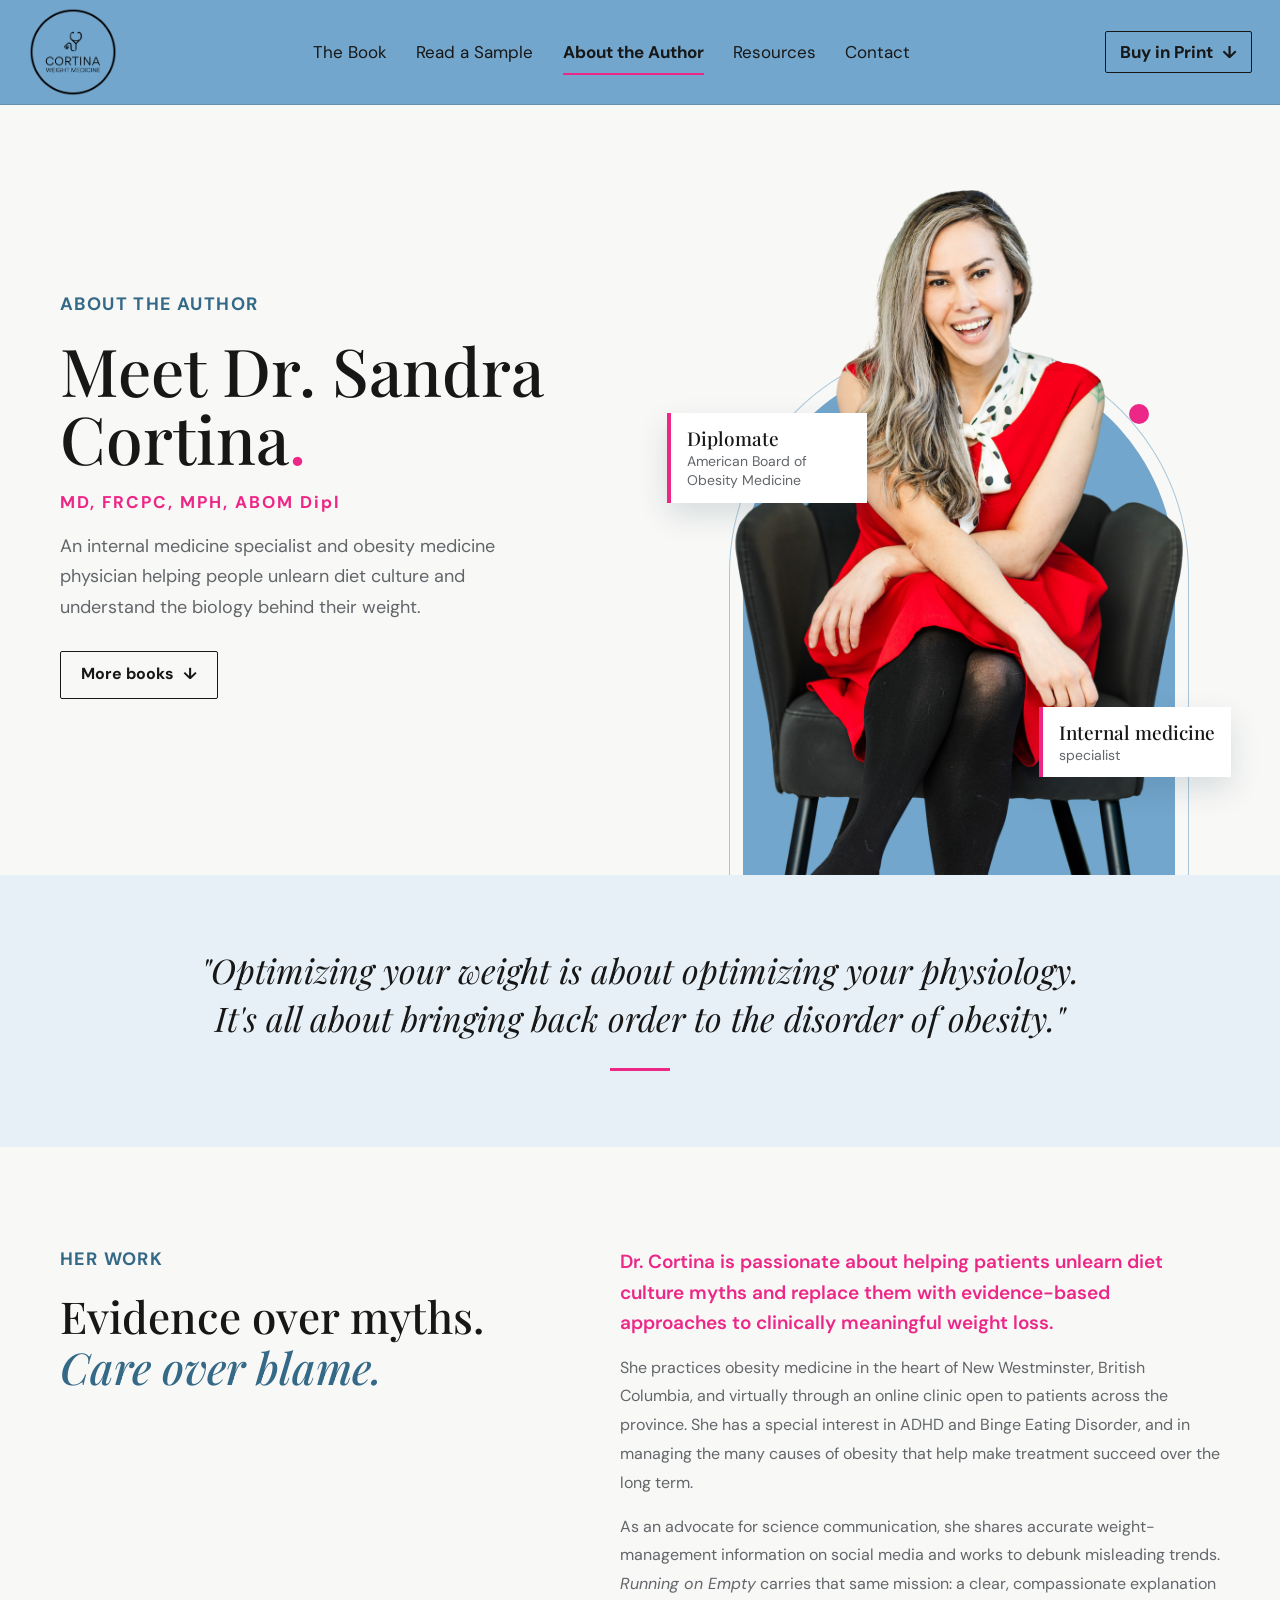
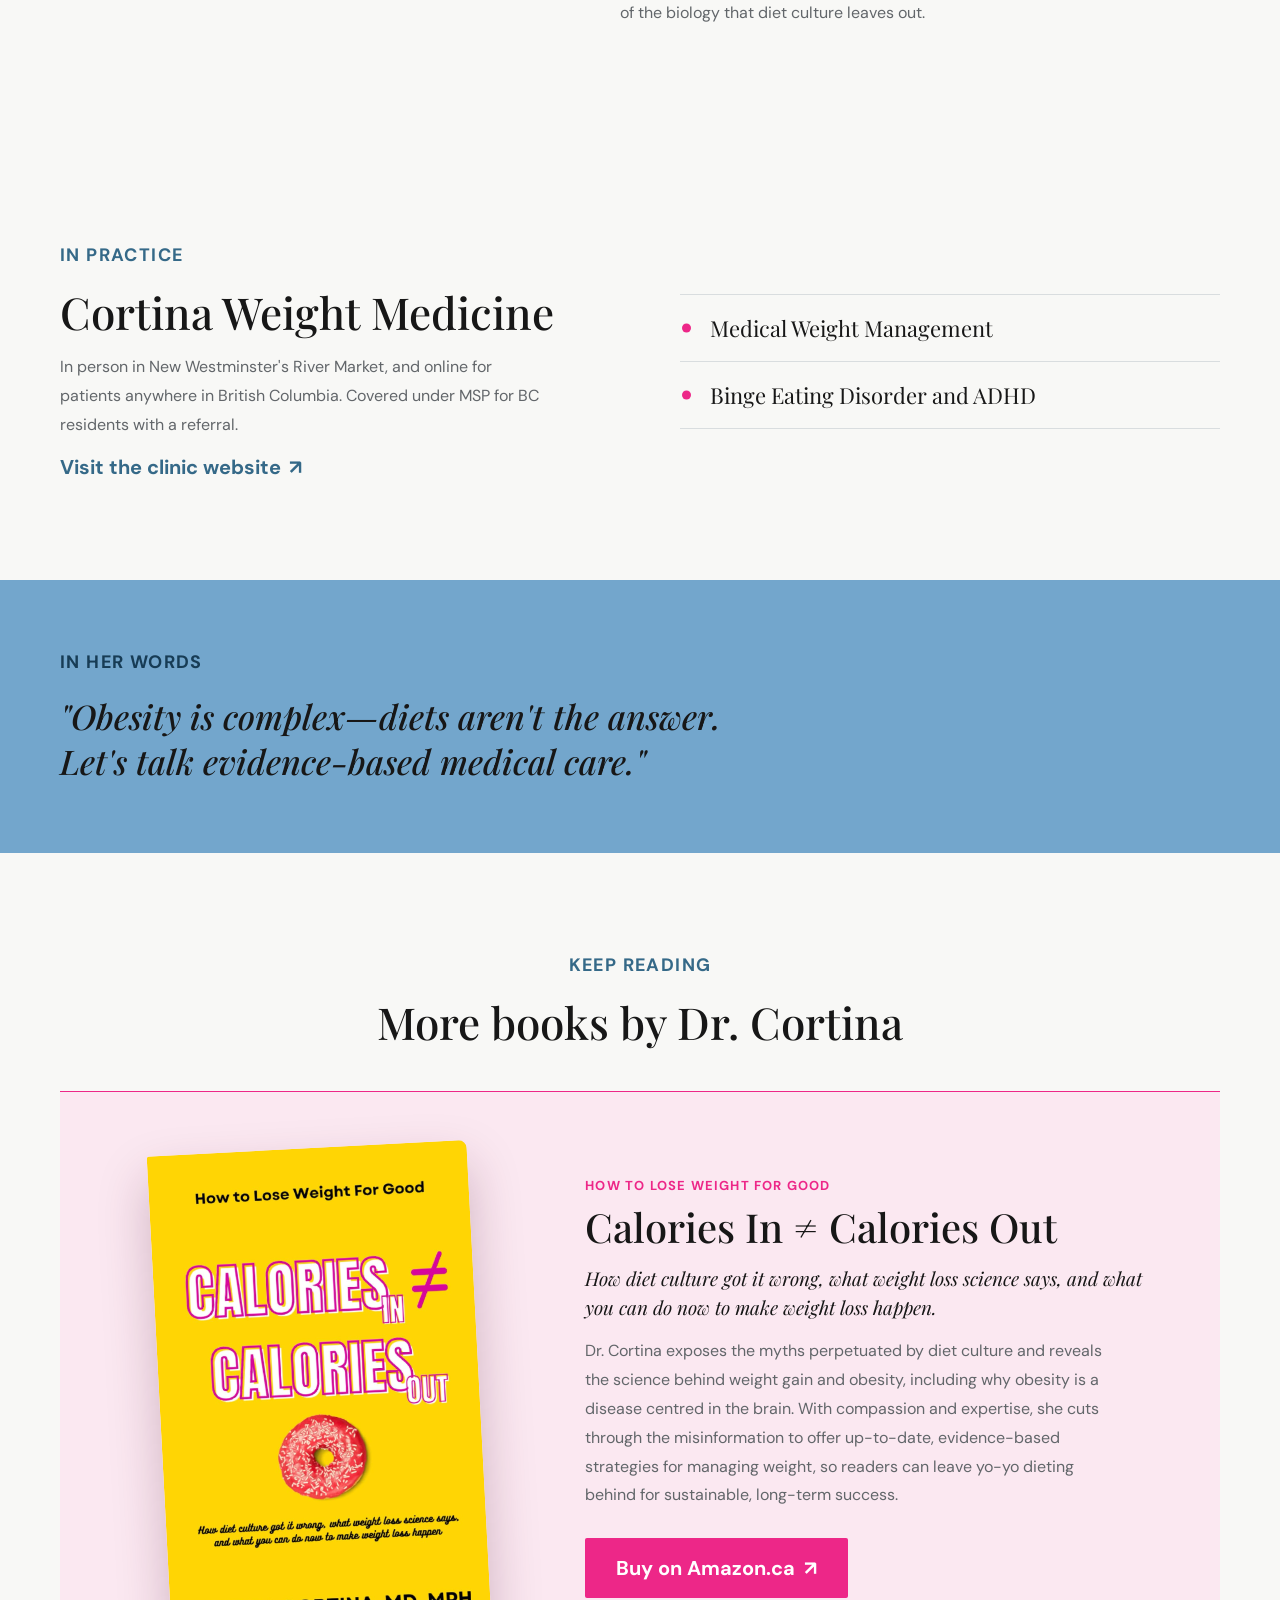
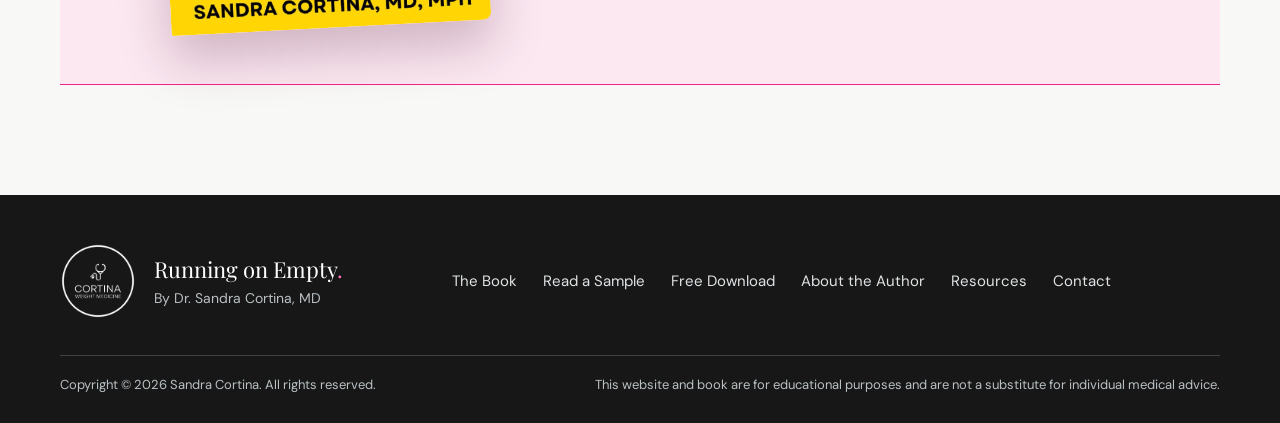
==== commit 9c61085e: "november" ====
--- a/about.html
+++ b/about.html
@@ -88,13 +88,6 @@
               behind their weight.
             </p>
             <div class="hero-actions">
-              <a
-                class="button button-pink"
-                href="https://www.instagram.com/drsandracortina/"
-                target="_blank"
-                rel="noopener"
-                >Follow on Instagram <span aria-hidden="true">↗</span></a
-              >
               <a class="button button-outline" href="#more-books"
                 >More books <span aria-hidden="true">↓</span></a
               >
@@ -186,34 +179,19 @@
         </div>
         <ul class="clinic-services" aria-label="Clinic services">
           <li>Medical Weight Management</li>
-          <li>Pre-Procedure Weight Management</li>
           <li>Binge Eating Disorder and ADHD</li>
-          <li>Medical Nutrition Therapy</li>
         </ul>
       </section>
 
       <section class="insta-band" aria-labelledby="insta-title">
         <div class="insta-inner section-wrap">
           <div>
-            <p class="eyebrow">Follow along</p>
+            <p class="eyebrow">In her words</p>
             <h2 id="insta-title">
               "Obesity is complex—diets aren't the answer. Let's talk
               evidence-based medical care."
             </h2>
           </div>
-          <a
-            class="button button-light insta-button"
-            href="https://www.instagram.com/drsandracortina/"
-            target="_blank"
-            rel="noopener"
-          >
-            <svg viewBox="0 0 24 24" aria-hidden="true">
-              <rect x="3" y="3" width="18" height="18" rx="5" />
-              <circle cx="12" cy="12" r="4.2" />
-              <circle class="dot" cx="17.3" cy="6.7" r="1" />
-            </svg>
-            @drsandracortina
-          </a>
         </div>
       </section>
 
@@ -283,21 +261,6 @@
           <a href="contact.html">Contact</a>
         </nav>
 
-        <div class="footer-connect">
-          <a
-            class="footer-social"
-            href="https://www.instagram.com/drsandracortina/"
-            target="_blank"
-            rel="noopener"
-          >
-            <svg viewBox="0 0 24 24" aria-hidden="true">
-              <rect x="3" y="3" width="18" height="18" rx="5" />
-              <circle cx="12" cy="12" r="4.2" />
-              <circle class="dot" cx="17.3" cy="6.7" r="1" />
-            </svg>
-            @drsandracortina
-          </a>
-        </div>
       </div>
 
       <div class="footer-bottom">
--- a/styles.css
+++ b/styles.css
@@ -526,6 +526,83 @@
   border-radius: 16px;
 }
 
+.gauge-face {
+  fill: #7ba3c8;
+  stroke: #20374f;
+  stroke-width: 10;
+}
+
+.gauge-scale {
+  fill: none;
+  stroke: #edf1f6;
+  stroke-linecap: round;
+  stroke-width: 12;
+}
+
+.gauge-scale path {
+  stroke-width: 8;
+}
+
+.gauge-actual {
+  stroke: #edf1f6;
+  stroke-dasharray: 30 40;
+  stroke-linecap: round;
+  stroke-width: 14;
+}
+
+.gauge-needle {
+  stroke: #db3c87;
+  stroke-linecap: round;
+  stroke-width: 26;
+  transform-box: view-box;
+  transform-origin: 900px 960px;
+  animation: gauge-sweep 7s ease-in-out infinite;
+}
+
+.gauge-hub {
+  fill: #db3c87;
+}
+
+.gauge-label {
+  fill: #20374f;
+  font-family: var(--sans);
+  font-size: 104px;
+  font-weight: 700;
+}
+
+/* Needle hovers near empty, sweeps up to where the tank really is, then falls back */
+@keyframes gauge-sweep {
+  0%,
+  100% {
+    transform: rotate(0deg);
+  }
+  7% {
+    transform: rotate(4deg);
+  }
+  13% {
+    transform: rotate(-2deg);
+  }
+  20% {
+    transform: rotate(0deg);
+  }
+  45%,
+  58% {
+    transform: rotate(132deg);
+  }
+  80% {
+    transform: rotate(0deg);
+  }
+  85% {
+    transform: rotate(4deg);
+  }
+  90% {
+    transform: rotate(-2deg);
+  }
+  95% {
+    transform: rotate(2deg);
+  }
+}
+
 .download-section {
   min-height: 250px;
   margin-top: 100px;
@@ -1358,7 +1435,9 @@
   flex-direction: column;
   border-top: 3px solid var(--blue);
   background: white;
-  transition: transform 180ms ease, border-color 180ms ease;
+  transition:
+    transform 180ms ease,
+    border-color 180ms ease;
 }
 
 .resource-card:hover {
@@ -1757,26 +1836,6 @@
   line-height: 1.3;
 }
 
-.insta-button {
-  flex: 0 0 auto;
-  min-height: 58px;
-  padding: 0 26px;
-  font-size: 18px;
-}
-
-.insta-button svg {
-  width: 24px;
-  height: 24px;
-  fill: none;
-  stroke: var(--pink);
-  stroke-width: 1.8;
-}
-
-.insta-button .dot {
-  fill: var(--pink);
-  stroke: none;
-}
-
 .more-books {
   padding-top: 100px;
   padding-bottom: 110px;
@@ -1945,11 +2004,6 @@
 
   .insta-inner h2 {
     font-size: 25px;
-  }
-
-  .insta-button {
-    min-height: 50px;
-    font-size: 16px;
   }
 
   .more-books {
@@ -2262,7 +2316,8 @@
 .form-field select {
   appearance: none;
   padding-right: 40px;
-  background-image: linear-gradient(45deg, transparent 50%, var(--pink) 50%),
+  background-image:
+    linear-gradient(45deg, transparent 50%, var(--pink) 50%),
     linear-gradient(135deg, var(--pink) 50%, transparent 50%);
   background-position:
     calc(100% - 20px) 50%,
@@ -2384,3 +2439,59 @@
     width: 100%;
   }
 }
+
+.contact-hero .section-wrap {
+  position: relative;
+}
+
+.contact-book {
+  position: absolute;
+  z-index: 3;
+  right: 56px;
+  bottom: -100px;
+  width: 190px;
+  height: auto;
+  border-radius: 2px 6px 6px 2px;
+  box-shadow:
+    inset 4px 0 0 rgb(0 0 0 / 10%),
+    0 22px 44px rgb(23 60 85 / 35%);
+  transform: rotate(5deg);
+  transition: transform 260ms ease;
+}
+
+.contact-book:hover {
+  transform: rotate(0deg) translateY(-6px);
+}
+
+@media (max-width: 1050px) {
+  .contact-book {
+    width: 150px;
+    right: 32px;
+  }
+}
+
+@media (max-width: 720px) {
+  .contact-book {
+    position: static;
+    width: 120px;
+    margin-top: 26px;
+    transform: rotate(-4deg);
+  }
+}
+
+.resources-hero .section-wrap {
+  position: relative;
+}
+
+.resources-book {
+  right: 72px;
+  bottom: -150px;
+  width: 200px;
+}
+
+@media (max-width: 1050px) {
+  .resources-book {
+    right: 32px;
+    width: 150px;
+  }
+}
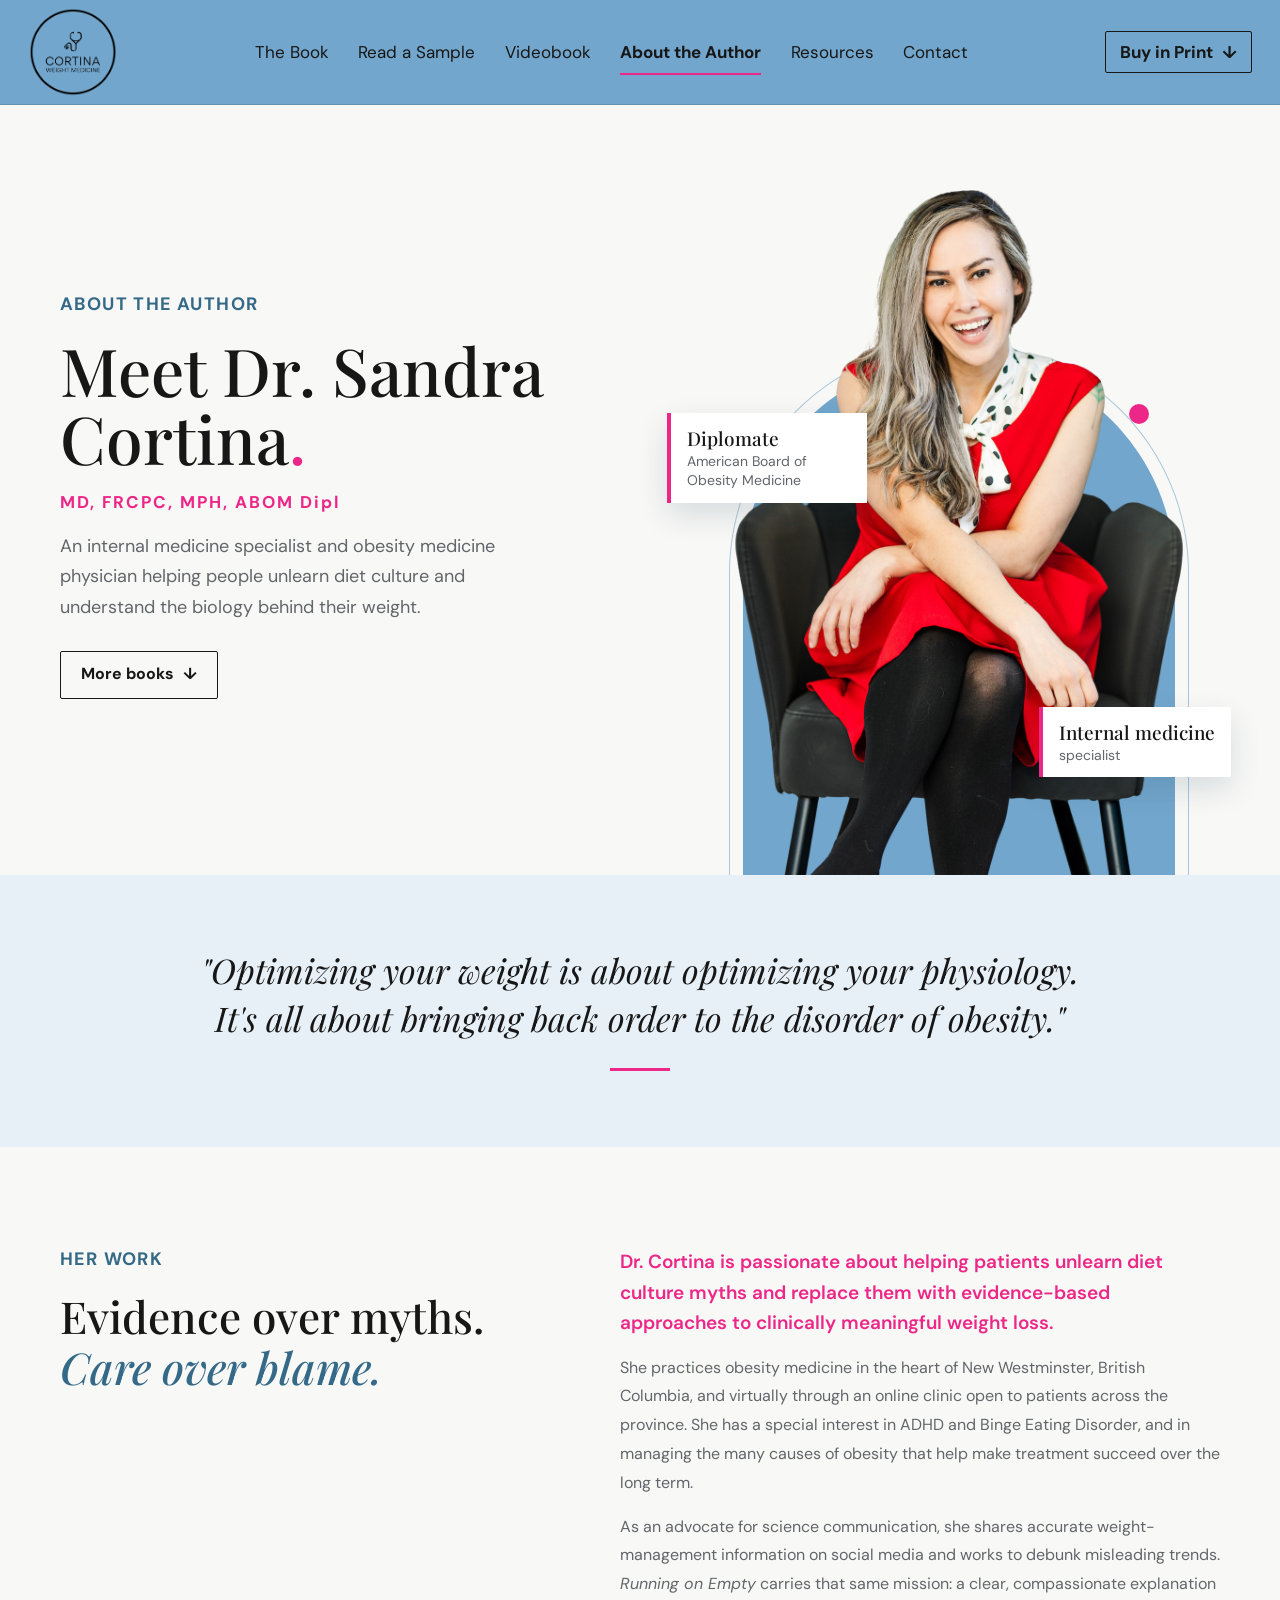
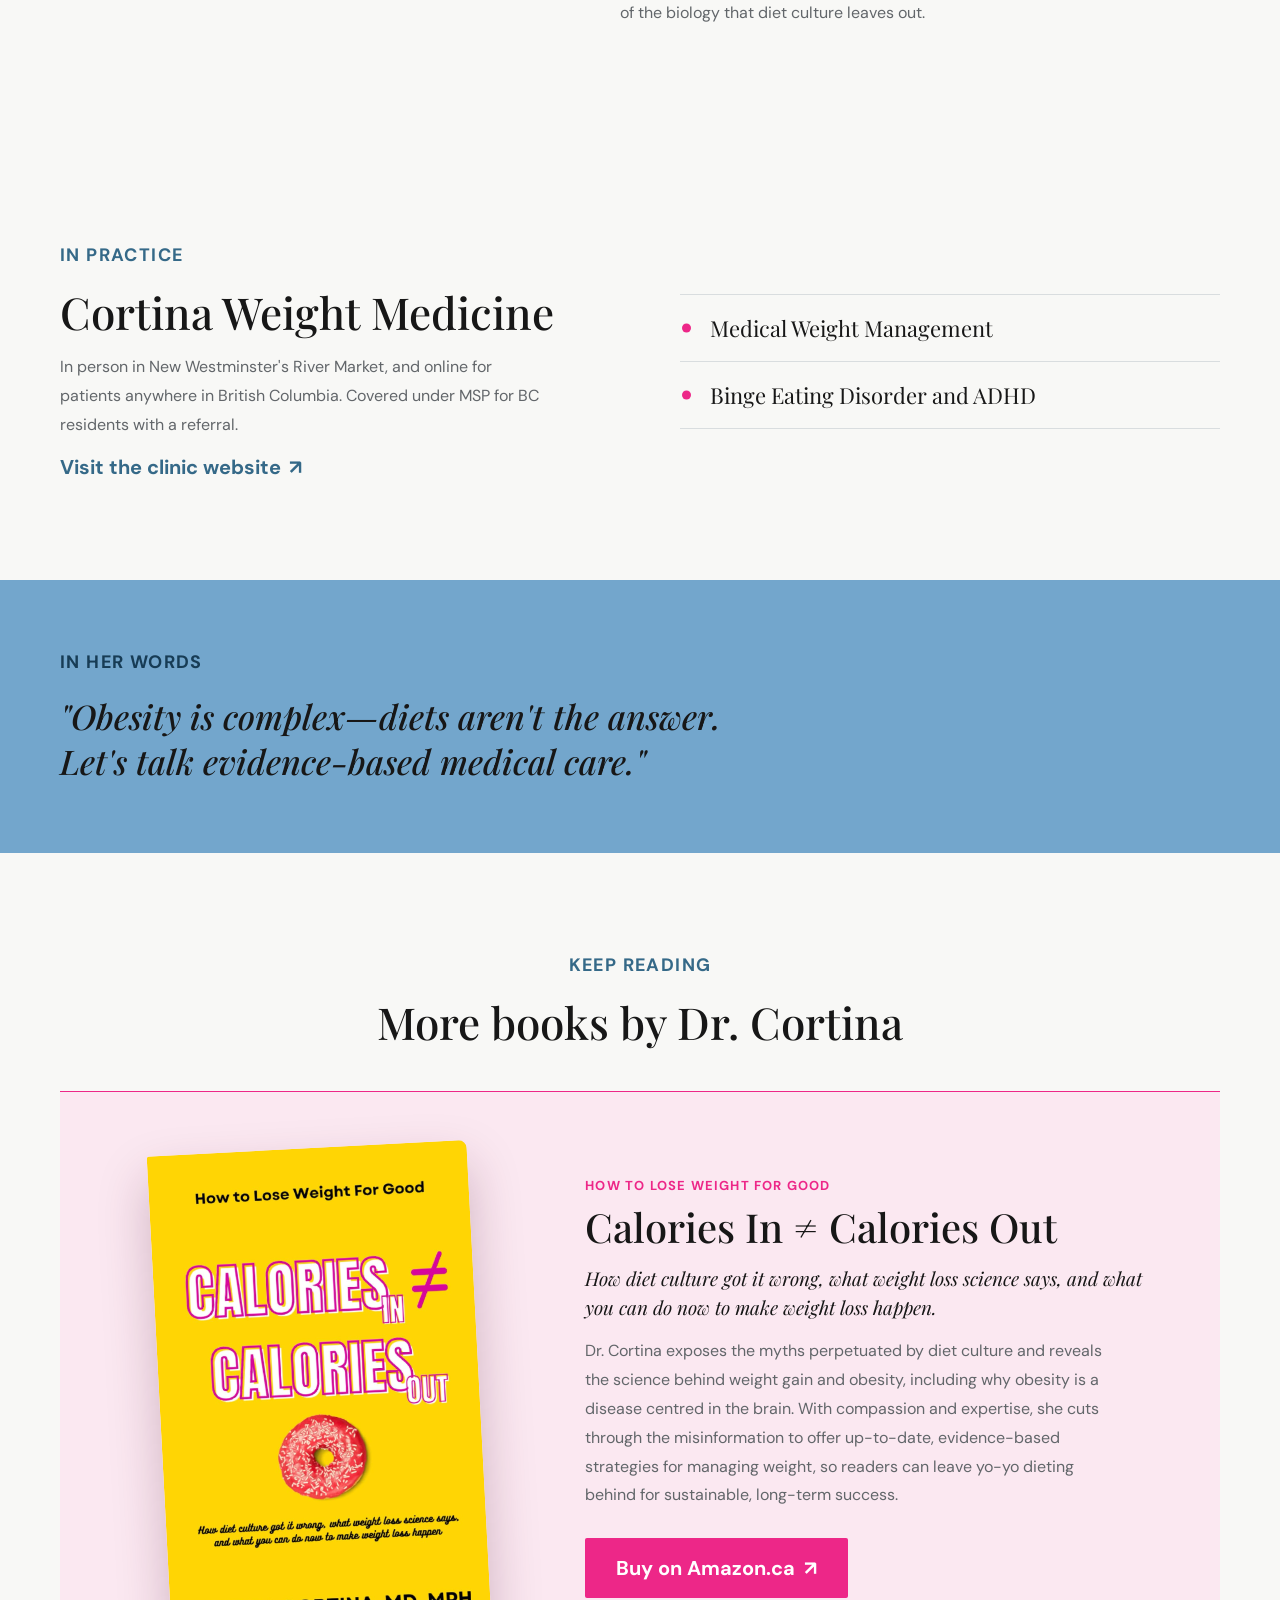
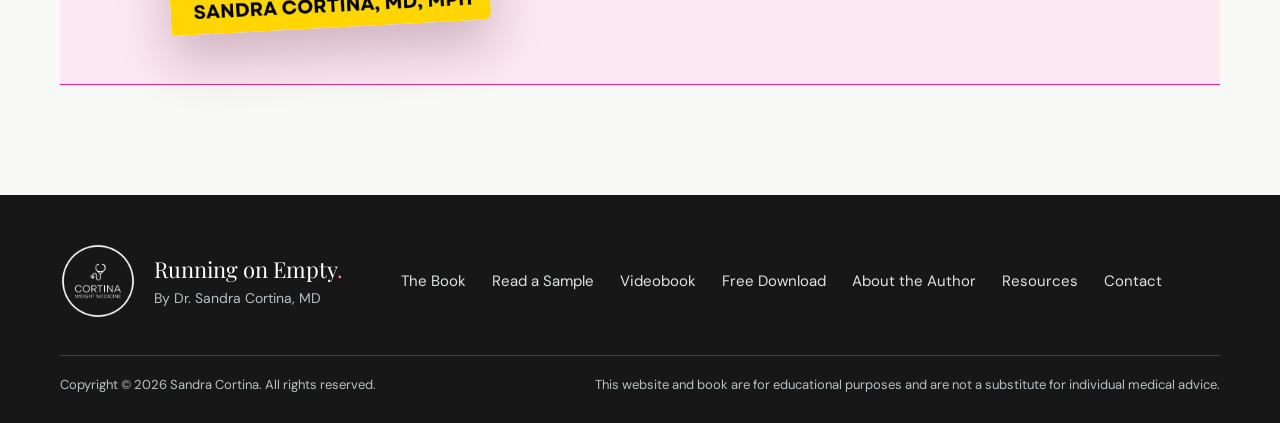
==== commit 524df62f: "Add videobook page with chapter player Add videobook.html with an on-page YouTube player and a chapt" ====
--- a/about.html
+++ b/about.html
@@ -26,6 +26,7 @@
         <ul>
           <li><a href="index.html#book">The Book</a></li>
           <li><a href="index.html#sample">Read a Sample</a></li>
+          <li><a href="videobook.html">Videobook</a></li>
           <li><a href="about.html" aria-current="page">About the Author</a></li>
           <li><a href="resources.html">Resources</a></li>
           <li><a href="contact.html">Contact</a></li>
@@ -255,6 +256,7 @@
         <nav class="footer-nav" aria-label="Footer navigation">
           <a href="index.html#book">The Book</a>
           <a href="index.html#sample">Read a Sample</a>
+          <a href="videobook.html">Videobook</a>
           <a href="index.html#free-download">Free Download</a>
           <a href="about.html">About the Author</a>
           <a href="resources.html">Resources</a>
--- a/styles.css
+++ b/styles.css
@@ -2495,3 +2495,280 @@
     width: 150px;
   }
 }
+
+/* Videobook */
+.download-actions {
+  flex: 0 0 auto;
+  display: flex;
+  flex-direction: column;
+  gap: 12px;
+}
+
+.button-watch {
+  min-height: 60px;
+  padding: 0 30px;
+  border-color: var(--pink);
+  color: var(--pink);
+  font-size: 20px;
+}
+
+.button-watch:hover {
+  background: var(--pink);
+  color: white;
+}
+
+.resource-card-book .resource-link {
+  margin-top: 16px;
+  padding: 0;
+  align-self: flex-start;
+  border: 0;
+  color: white;
+}
+
+.videobook-hero {
+  padding-bottom: 72px;
+}
+
+.videobook-hero .resources-book {
+  bottom: 0;
+}
+
+.videobook-hero .resources-meta span:nth-child(3) {
+  padding: 0 6px;
+  color: var(--pink);
+}
+
+.videobook-section {
+  padding: 56px 0 96px;
+}
+
+.videobook-layout {
+  display: grid;
+  grid-template-columns: minmax(0, 1.65fr) minmax(0, 1fr);
+  align-items: start;
+  gap: 44px;
+}
+
+.videobook-stage {
+  position: sticky;
+  top: 120px;
+}
+
+.player {
+  position: relative;
+  aspect-ratio: 16 / 9;
+  overflow: hidden;
+  background: var(--ink);
+}
+
+.player iframe,
+.player-poster,
+.player-poster img {
+  position: absolute;
+  inset: 0;
+  width: 100%;
+  height: 100%;
+  border: 0;
+}
+
+.player-poster {
+  display: block;
+}
+
+.player-poster img {
+  object-fit: cover;
+}
+
+.player-play {
+  position: absolute;
+  right: 22px;
+  bottom: 22px;
+  width: 72px;
+  height: 72px;
+  border-radius: 50%;
+  background: var(--pink);
+  box-shadow: 0 8px 26px rgb(0 0 0 / 28%);
+  transition: transform 180ms ease;
+}
+
+.player-play::after {
+  content: "";
+  position: absolute;
+  top: 50%;
+  left: 54%;
+  border-top: 14px solid transparent;
+  border-bottom: 14px solid transparent;
+  border-left: 22px solid white;
+  transform: translate(-50%, -50%);
+}
+
+.player-poster:hover .player-play {
+  transform: scale(1.08);
+}
+
+.now-playing {
+  margin-top: 20px;
+  display: flex;
+  align-items: center;
+  justify-content: space-between;
+  gap: 20px;
+}
+
+.now-playing-label {
+  margin: 0;
+  color: var(--pink);
+  font-size: 14px;
+  font-weight: 700;
+}
+
+.now-playing-title {
+  margin: 4px 0 0;
+  font-family: var(--serif);
+  font-size: 28px;
+  font-weight: 500;
+  line-height: 1.2;
+}
+
+.now-playing .button {
+  flex: 0 0 auto;
+}
+
+.videobook-note {
+  margin: 14px 0 0;
+  color: var(--muted);
+  font-size: 15px;
+  line-height: 1.6;
+}
+
+.videobook-note a {
+  color: var(--blue-deep);
+  font-weight: 600;
+  text-decoration: underline;
+}
+
+.chapters-heading {
+  margin: 0;
+  font-family: var(--serif);
+  font-size: 28px;
+  font-weight: 500;
+}
+
+.chapter-part {
+  margin: 30px 0 4px;
+  padding-bottom: 8px;
+  border-bottom: 1px solid var(--line);
+  color: var(--blue-deep);
+  font-family: var(--sans);
+  font-size: 14px;
+  font-weight: 700;
+}
+
+.chapter-list {
+  margin: 8px 0 0;
+  padding: 0;
+  list-style: none;
+}
+
+.chapter {
+  padding: 10px;
+  display: grid;
+  grid-template-columns: 112px minmax(0, 1fr);
+  align-items: start;
+  gap: 14px;
+  border-left: 3px solid transparent;
+  transition: background-color 160ms ease;
+}
+
+.chapter:hover {
+  background: white;
+}
+
+.chapter[aria-current="true"] {
+  border-left-color: var(--pink);
+  background: var(--pink-soft);
+}
+
+.chapter img {
+  width: 100%;
+  height: auto;
+  display: block;
+}
+
+.chapter-text {
+  min-width: 0;
+  display: block;
+}
+
+.chapter-meta {
+  display: block;
+  color: var(--muted);
+  font-size: 13px;
+}
+
+.chapter-title {
+  margin-top: 2px;
+  display: block;
+  font-size: 16px;
+  font-weight: 700;
+  line-height: 1.3;
+}
+
+.chapter-desc {
+  margin-top: 4px;
+  display: block;
+  color: var(--muted);
+  font-size: 14px;
+  line-height: 1.45;
+}
+
+@media (max-width: 1050px) {
+  .videobook-layout {
+    grid-template-columns: 1fr;
+    gap: 36px;
+  }
+
+  .videobook-stage {
+    position: static;
+  }
+}
+
+@media (max-width: 720px) {
+  .download-actions {
+    width: 100%;
+  }
+
+  .button-watch {
+    min-height: 54px;
+    font-size: 17px;
+  }
+
+  .videobook-hero {
+    padding-bottom: 50px;
+  }
+
+  .videobook-hero .resources-book {
+    display: none;
+  }
+
+  .videobook-section {
+    width: calc(100% - 36px);
+    padding: 28px 0 60px;
+  }
+
+  .now-playing-title {
+    font-size: 22px;
+  }
+
+  .player-play {
+    right: 12px;
+    bottom: 12px;
+    width: 52px;
+    height: 52px;
+  }
+
+  .player-play::after {
+    border-top-width: 11px;
+    border-bottom-width: 11px;
+    border-left-width: 17px;
+  }
+}
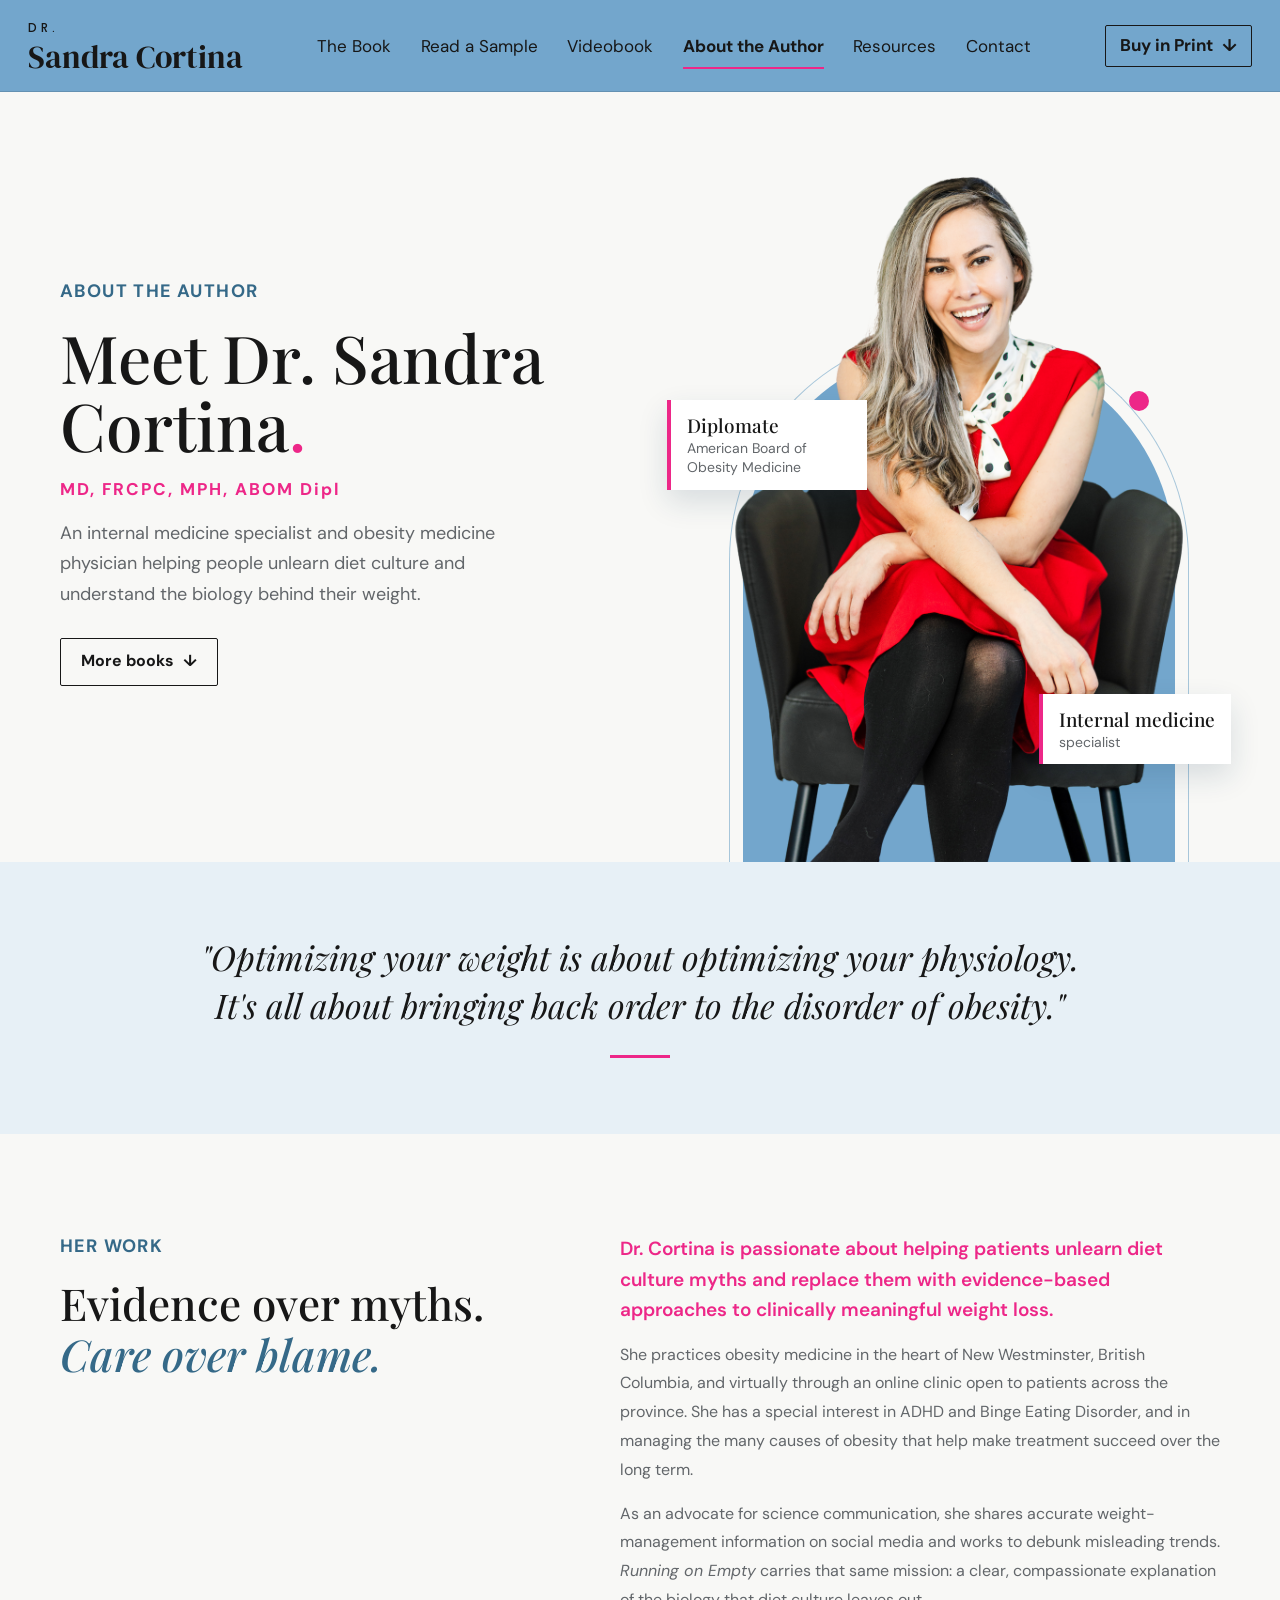
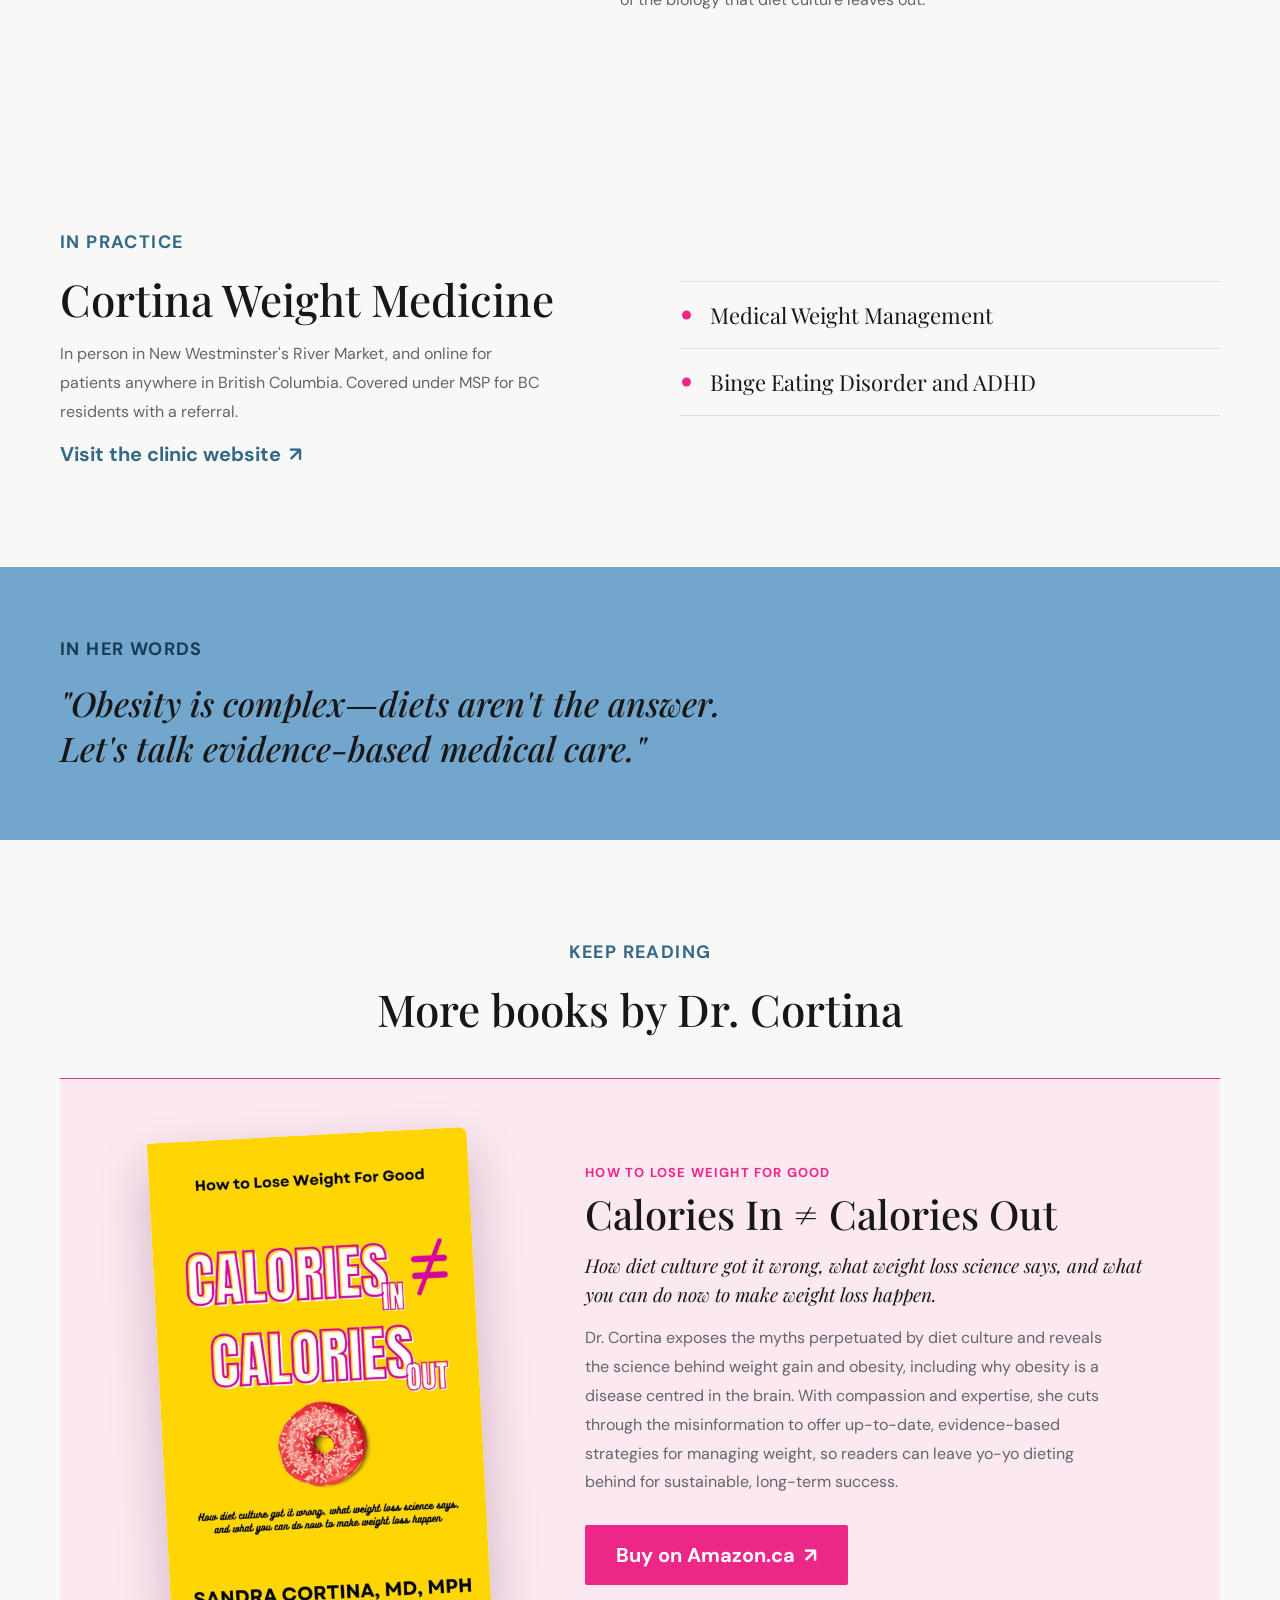
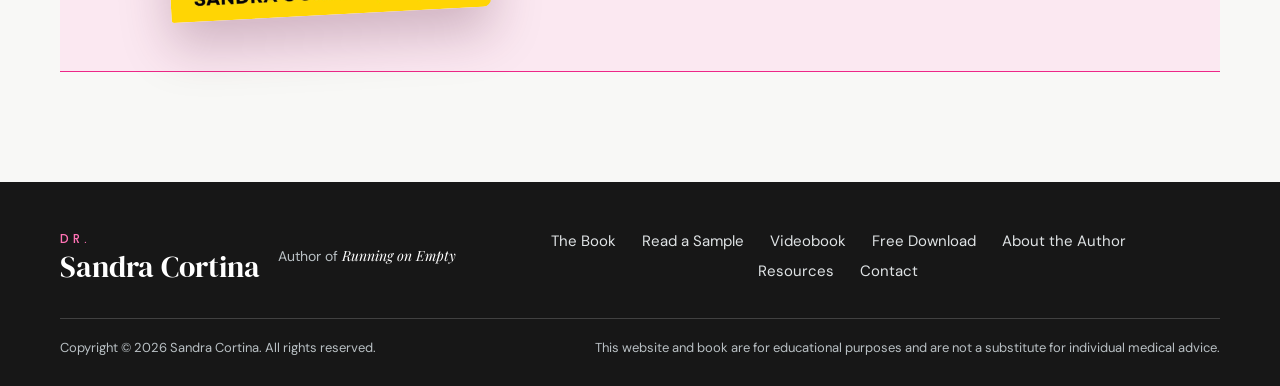
==== commit c08aef1e: "Replace logo image with Dr. Sandra Cortina name wordmark Co-Authored-By: Claude Opus 5.5 <noreply@an" ====
--- a/about.html
+++ b/about.html
@@ -9,18 +9,29 @@
       content="Meet Dr. Sandra Cortina, MD, FRCPC, MPH, ABOM Dipl, an internal medicine specialist and obesity medicine physician in New Westminster, BC, and author of Running on Empty."
     />
     <title>About Dr. Sandra Cortina | Running on Empty</title>
+    <link rel="canonical" href="https://drsandracortina.com/about.html" />
+    <meta property="og:type" content="website" />
+    <meta property="og:site_name" content="Running on Empty" />
+    <meta property="og:title" content="About Dr. Sandra Cortina | Running on Empty" />
+    <meta property="og:description" content="Meet Dr. Sandra Cortina, MD, FRCPC, MPH, ABOM Dipl, an internal medicine specialist and obesity medicine physician in New Westminster, BC, and author of Running on Empty." />
+    <meta property="og:url" content="https://drsandracortina.com/about.html" />
+    <meta property="og:image" content="https://drsandracortina.com/share-image.jpg" />
+    <meta property="og:image:width" content="1200" />
+    <meta property="og:image:height" content="630" />
+    <meta property="og:image:alt" content="Copies of Running on Empty by Dr. Sandra Cortina, MD" />
+    <meta name="twitter:card" content="summary_large_image" />
     <link rel="preconnect" href="https://fonts.googleapis.com" />
     <link rel="preconnect" href="https://fonts.gstatic.com" crossorigin />
     <link
-      href="https://fonts.googleapis.com/css2?family=DM+Sans:wght@400;500;600;700&family=Playfair+Display:ital,wght@0,500;0,600;1,400;1,500&display=swap"
+      href="https://fonts.googleapis.com/css2?family=DM+Sans:wght@400;500;600;700&family=DM+Serif+Display&family=Playfair+Display:ital,wght@0,500;0,600;1,400;1,500&family=Poppins:wght@500&display=swap"
       rel="stylesheet"
     />
     <link rel="stylesheet" href="styles.css" />
   </head>
   <body>
     <header class="site-header">
-      <a class="brand" href="index.html" aria-label="Running on Empty, home">
-        <img class="logo" src="Black-logo.png" alt="" />
+      <a class="brand" href="index.html" aria-label="Dr. Sandra Cortina, home">
+        <span class="wordmark"><span class="wordmark-dr">Dr.</span><span class="wordmark-name">Sandra Cortina</span></span>
       </a>
       <nav class="nav" aria-label="Main navigation">
         <ul>
@@ -246,11 +257,8 @@
     <footer class="site-footer" id="contact">
       <div class="footer-main">
         <a class="footer-identity" href="index.html" aria-label="Home">
-          <img class="footer-logo" src="Black-logo.png" alt="" />
-          <span>
-            <span class="footer-brand">Running on Empty<span>.</span></span>
-            <span class="footer-byline">By Dr. Sandra Cortina, MD</span>
-          </span>
+          <span class="wordmark wordmark-footer"><span class="wordmark-dr">Dr.</span><span class="wordmark-name">Sandra Cortina</span></span>
+          <span class="footer-byline">Author of <em>Running on Empty</em></span>
         </a>
 
         <nav class="footer-nav" aria-label="Footer navigation">
--- a/styles.css
+++ b/styles.css
@@ -64,10 +64,25 @@
   flex: 0 0 auto;
 }
 
-.logo {
-  width: 90px;
-  height: 90px;
-  object-fit: contain;
+.wordmark {
+  display: flex;
+  flex-direction: column;
+  gap: 4px;
+  white-space: nowrap;
+}
+
+.wordmark-dr {
+  font-family: "Poppins", var(--sans);
+  font-size: 12px;
+  font-weight: 500;
+  letter-spacing: 0.32em;
+  text-transform: uppercase;
+}
+
+.wordmark-name {
+  font-family: "DM Serif Display", var(--serif);
+  font-size: 32px;
+  line-height: 1;
 }
 
 .nav {
@@ -802,30 +817,27 @@
   gap: 18px;
 }
 
-.footer-logo {
-  width: 76px;
-  height: 76px;
-  object-fit: contain;
-  filter: invert(1);
-}
-
-.footer-identity > span {
-  display: grid;
-  gap: 5px;
-}
-
-.footer-brand {
-  font-family: var(--serif);
-  font-size: 22px;
-}
-
-.footer-brand span {
+.footer-identity {
+  flex-wrap: wrap;
+}
+
+.wordmark-footer .wordmark-dr {
   color: #ff72b4;
+}
+
+.wordmark-footer .wordmark-name {
+  font-size: 30px;
 }
 
 .footer-byline {
   color: #b9c0c4;
   font-size: 14px;
+}
+
+.footer-byline em {
+  font-family: var(--serif);
+  font-style: italic;
+  color: white;
 }
 
 .footer-nav {
@@ -917,8 +929,12 @@
     font-size: 10px;
   }
 
-  .logo {
-    width: 70px;
+  .wordmark-name {
+    font-size: 26px;
+  }
+
+  .wordmark-dr {
+    font-size: 11px;
   }
 
   .header-cta {
@@ -957,9 +973,16 @@
     grid-row: 1;
   }
 
-  .logo {
-    width: 67px;
-    height: 53px;
+  .wordmark {
+    padding: 6px 0;
+  }
+
+  .wordmark-name {
+    font-size: 24px;
+  }
+
+  .wordmark-dr {
+    font-size: 10px;
   }
 
   .header-cta {
@@ -1213,9 +1236,8 @@
     gap: 26px;
   }
 
-  .footer-logo {
-    width: 64px;
-    height: 64px;
+  .wordmark-footer .wordmark-name {
+    font-size: 26px;
   }
 
   .footer-nav {
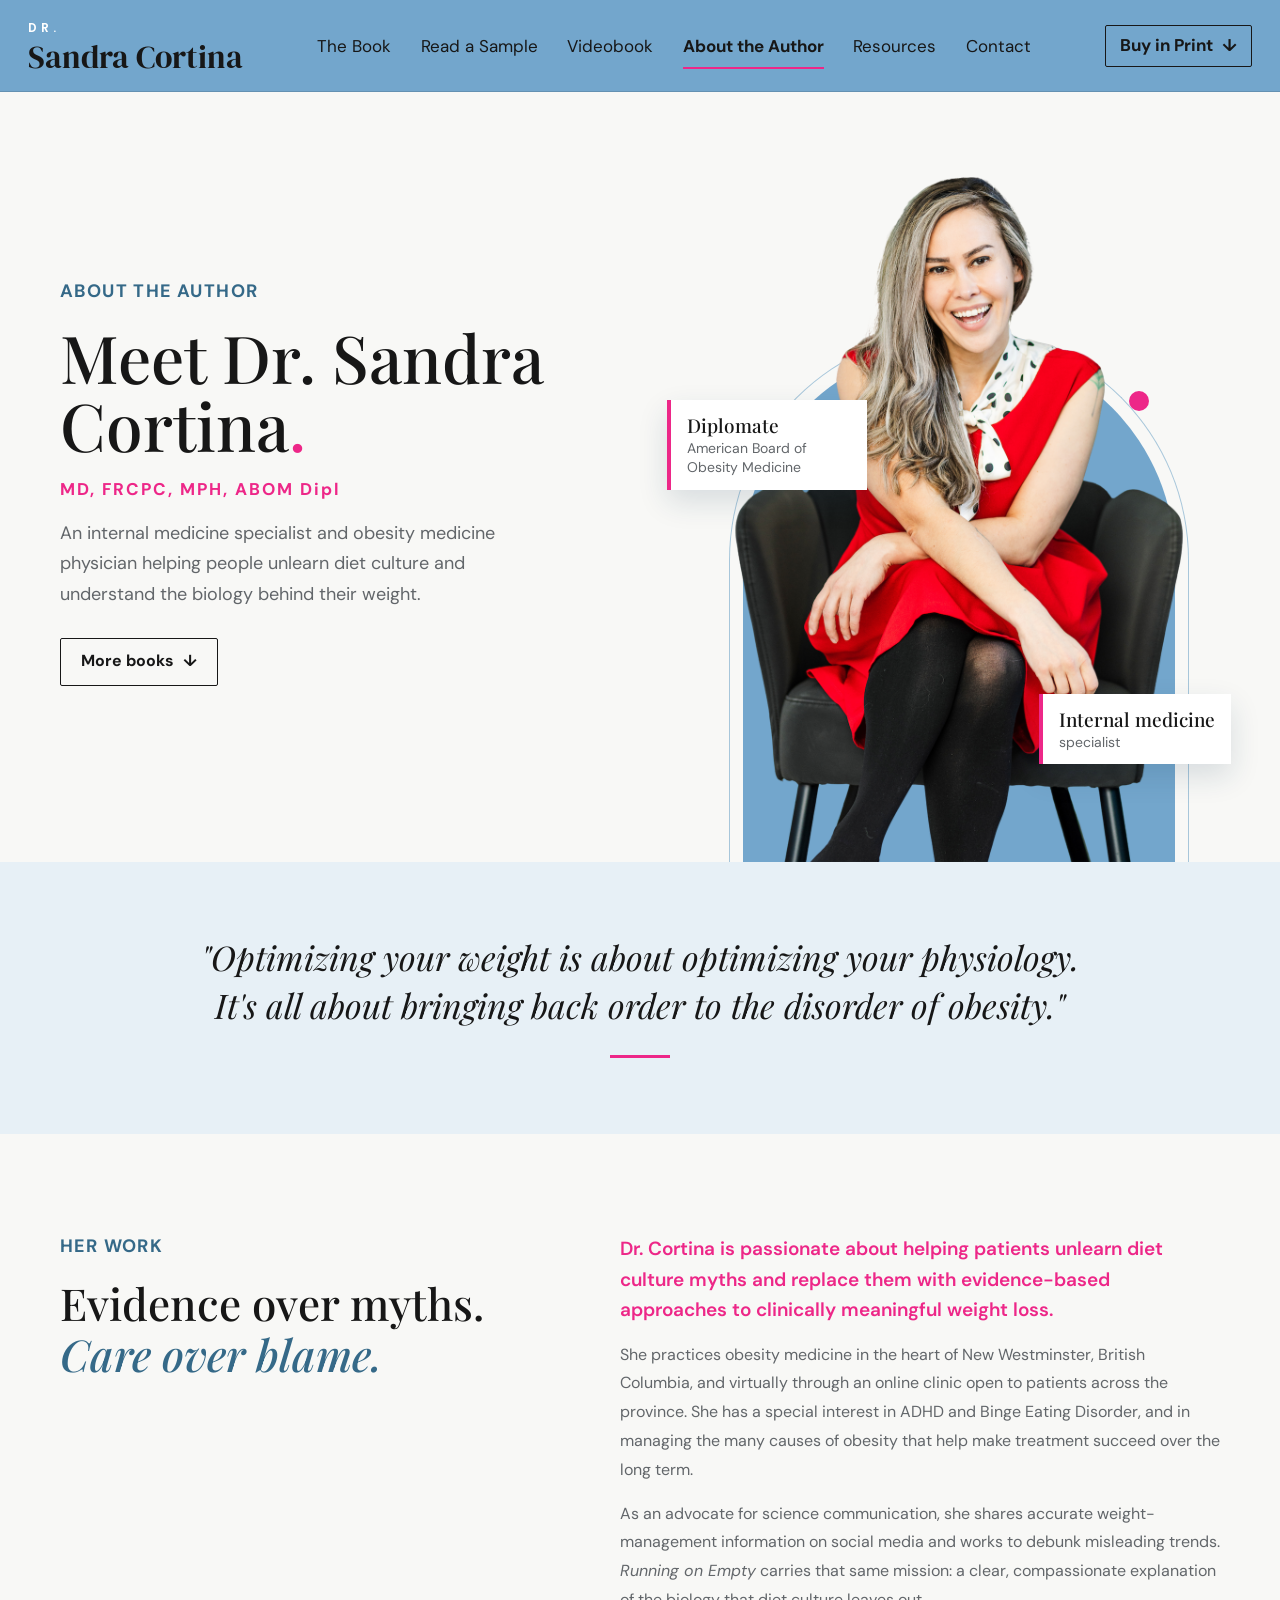
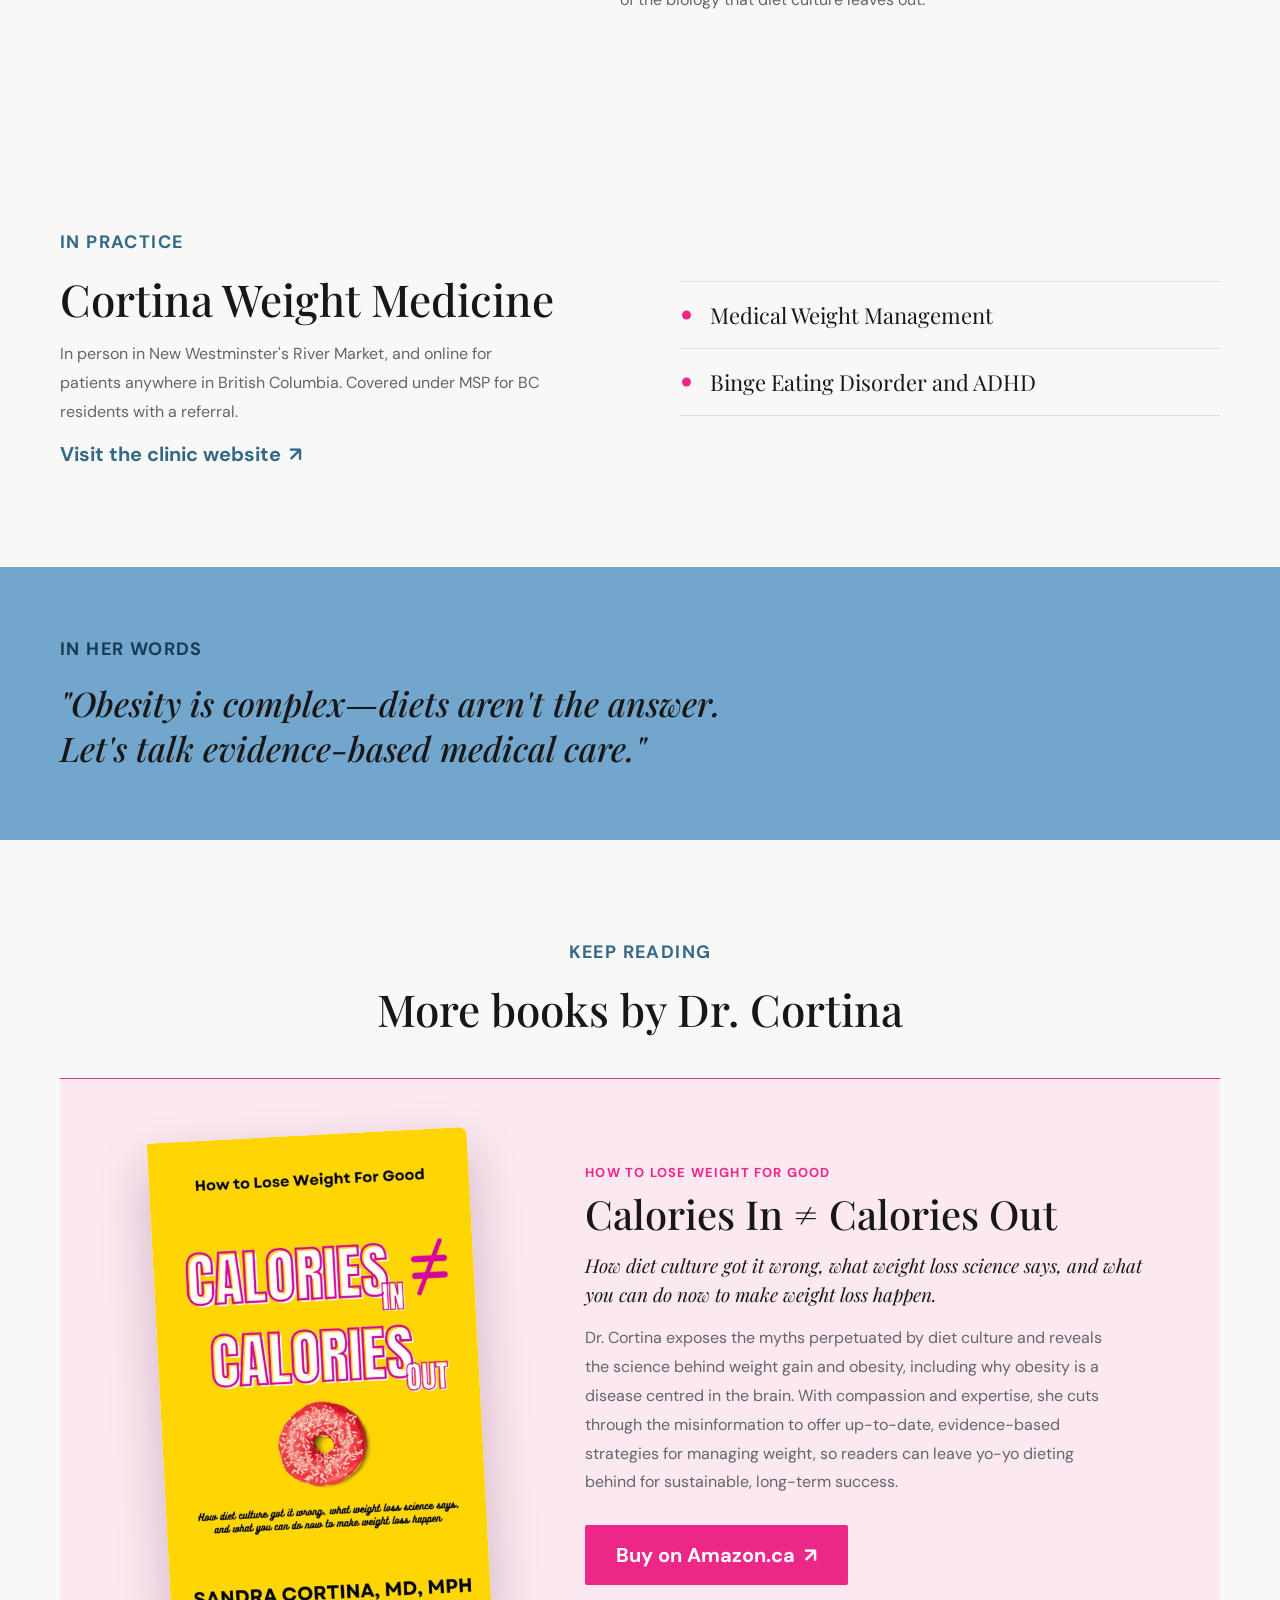
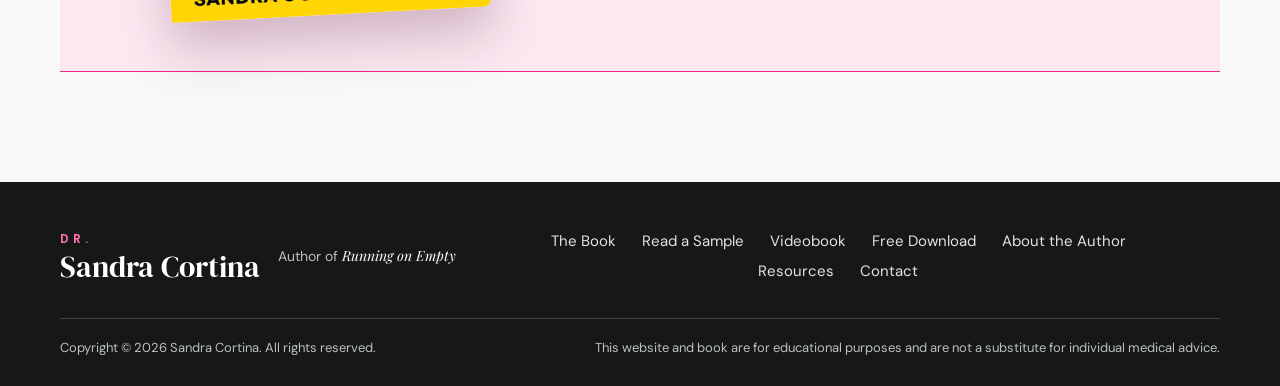
==== commit 499e5d8c: "Make DR. in header wordmark bold white Co-Authored-By: Claude Opus 5.5 <noreply@anthropic.com>" ====
--- a/about.html
+++ b/about.html
@@ -23,7 +23,7 @@
     <link rel="preconnect" href="https://fonts.googleapis.com" />
     <link rel="preconnect" href="https://fonts.gstatic.com" crossorigin />
     <link
-      href="https://fonts.googleapis.com/css2?family=DM+Sans:wght@400;500;600;700&family=DM+Serif+Display&family=Playfair+Display:ital,wght@0,500;0,600;1,400;1,500&family=Poppins:wght@500&display=swap"
+      href="https://fonts.googleapis.com/css2?family=DM+Sans:wght@400;500;600;700&family=DM+Serif+Display&family=Playfair+Display:ital,wght@0,500;0,600;1,400;1,500&family=Poppins:wght@600&display=swap"
       rel="stylesheet"
     />
     <link rel="stylesheet" href="styles.css" />
--- a/styles.css
+++ b/styles.css
@@ -74,9 +74,10 @@
 .wordmark-dr {
   font-family: "Poppins", var(--sans);
   font-size: 12px;
-  font-weight: 500;
+  font-weight: 600;
   letter-spacing: 0.32em;
   text-transform: uppercase;
+  color: white;
 }
 
 .wordmark-name {
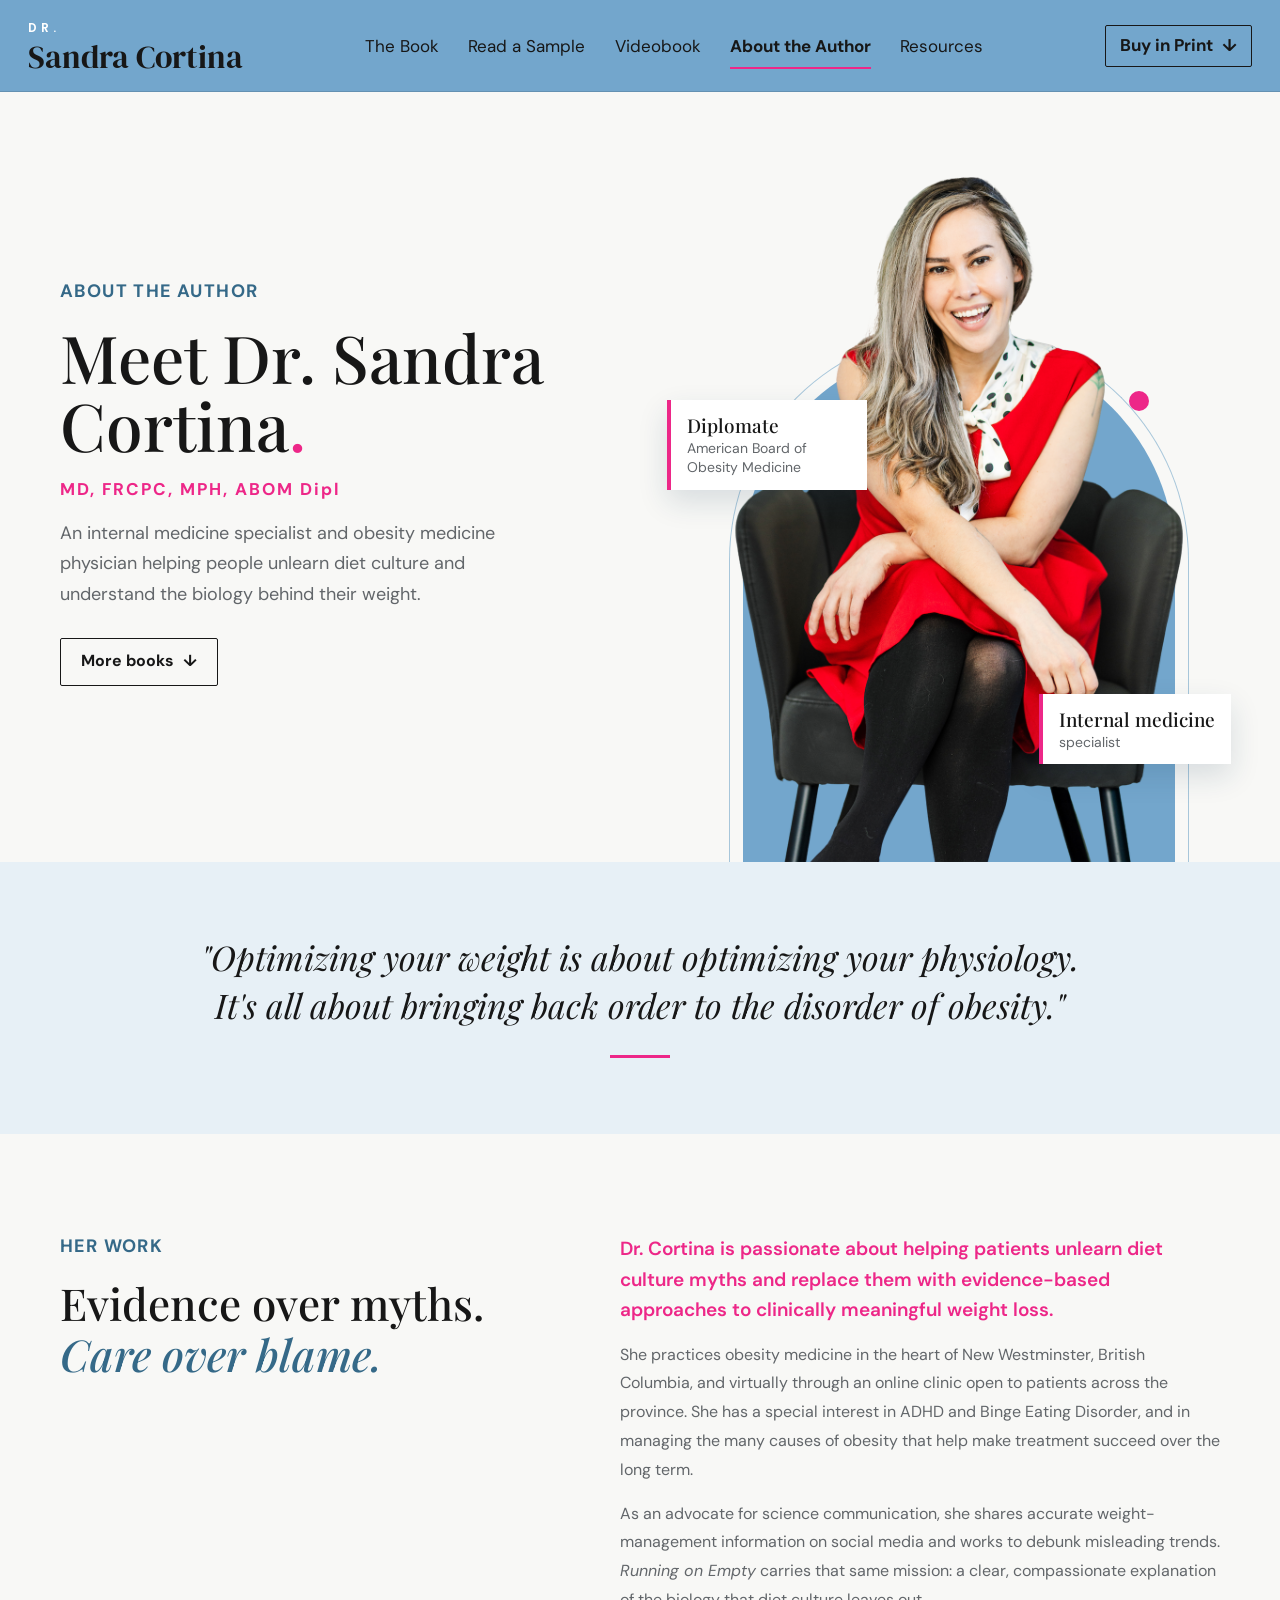
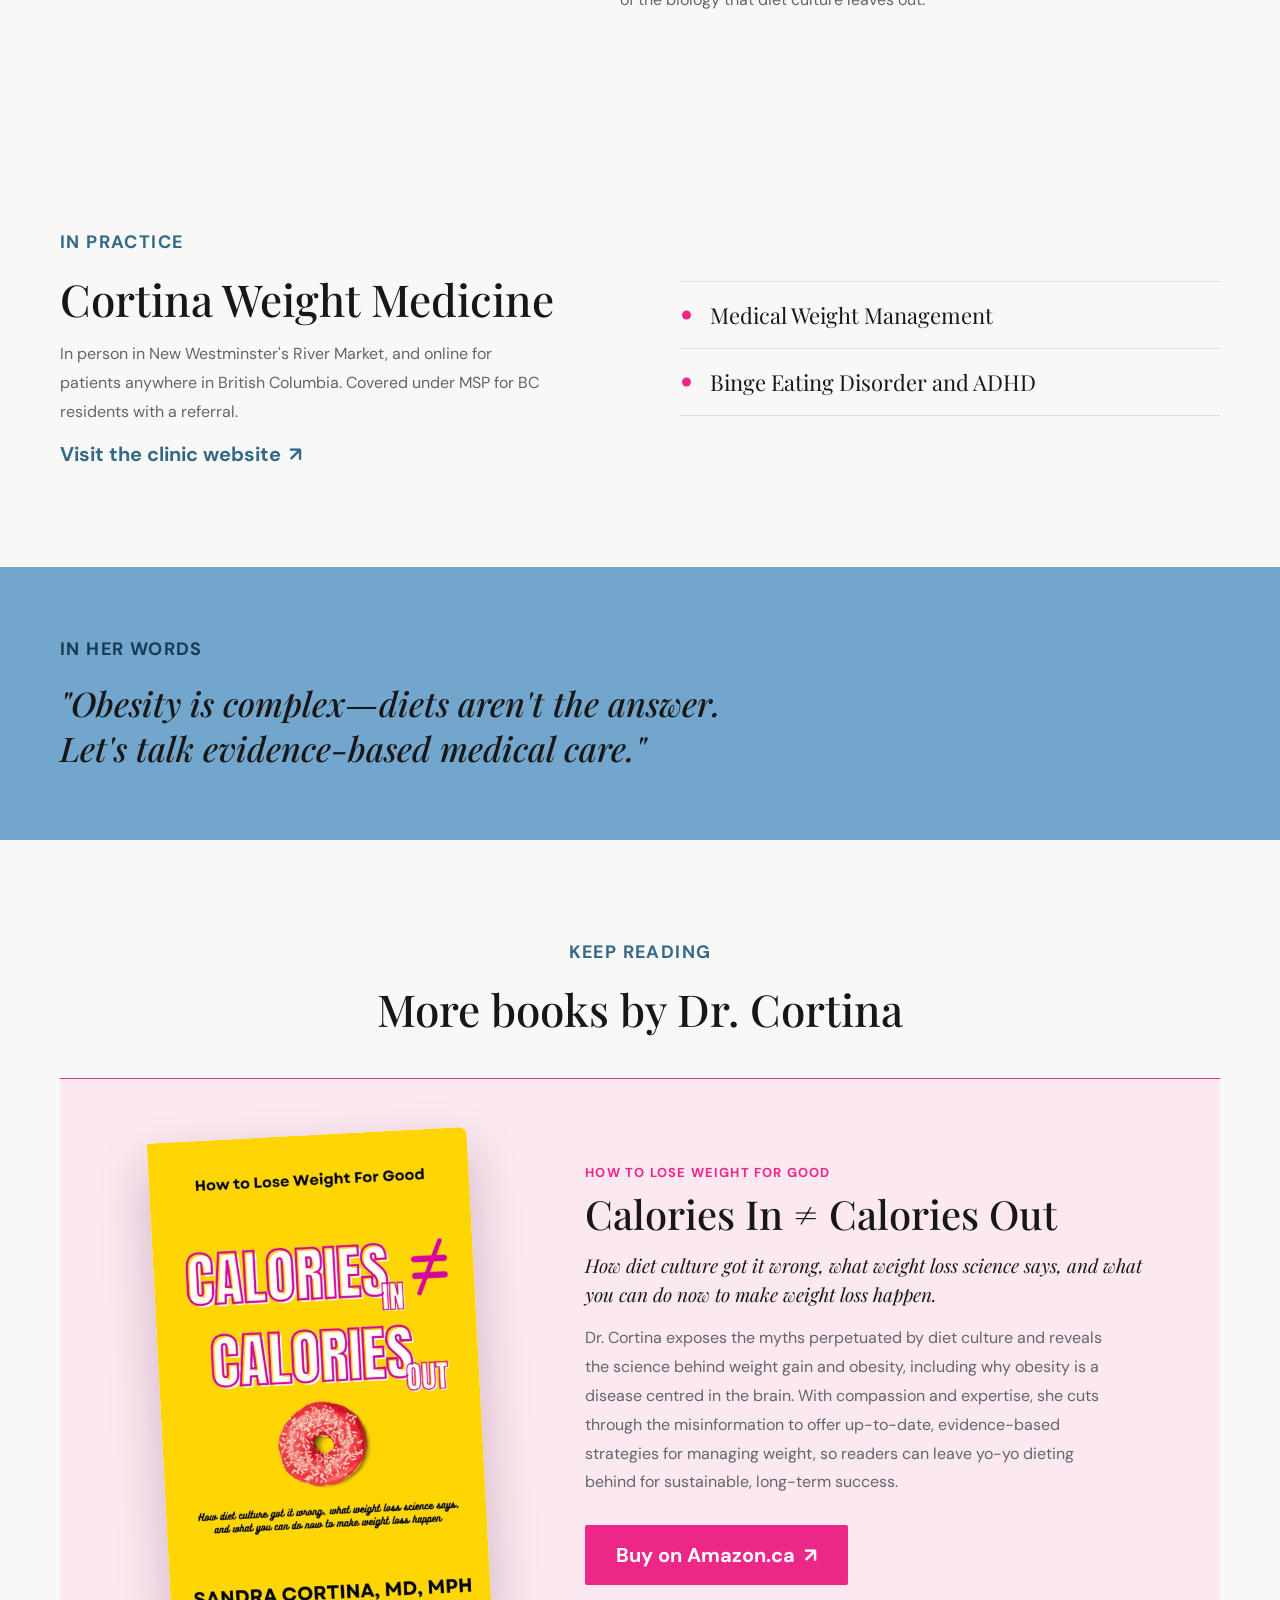
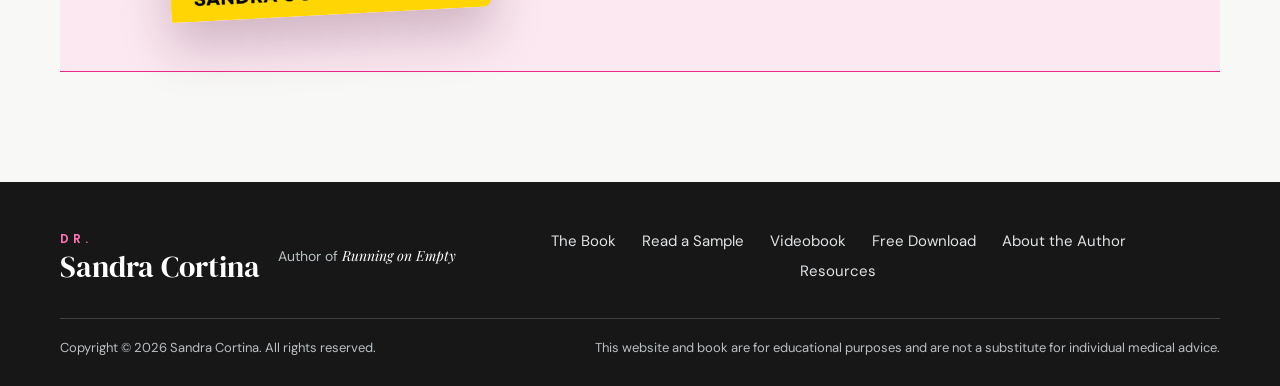
==== commit 39c74771: "Remove contact page" ====
--- a/about.html
+++ b/about.html
@@ -40,7 +40,6 @@
           <li><a href="videobook.html">Videobook</a></li>
           <li><a href="about.html" aria-current="page">About the Author</a></li>
           <li><a href="resources.html">Resources</a></li>
-          <li><a href="contact.html">Contact</a></li>
         </ul>
       </nav>
       <details class="buy-menu">
@@ -254,7 +253,7 @@
       </section>
     </main>
 
-    <footer class="site-footer" id="contact">
+    <footer class="site-footer">
       <div class="footer-main">
         <a class="footer-identity" href="index.html" aria-label="Home">
           <span class="wordmark wordmark-footer"><span class="wordmark-dr">Dr.</span><span class="wordmark-name">Sandra Cortina</span></span>
@@ -268,7 +267,6 @@
           <a href="index.html#free-download">Free Download</a>
           <a href="about.html">About the Author</a>
           <a href="resources.html">Resources</a>
-          <a href="contact.html">Contact</a>
         </nav>
 
       </div>
--- a/styles.css
+++ b/styles.css
@@ -2149,325 +2149,7 @@
   }
 }
 
-/* Contact page */
-
-.visually-hidden {
-  position: absolute;
-  width: 1px;
-  height: 1px;
-  overflow: hidden;
-  clip: rect(0 0 0 0);
-  white-space: nowrap;
-}
-
-.contact-hero {
-  padding: 90px 0 150px;
-  background: var(--blue);
-}
-
-.contact-hero .eyebrow {
-  color: #173c55;
-}
-
-.contact-hero h1 {
-  margin: 0;
-  font-family: var(--serif);
-  font-size: 72px;
-  font-weight: 500;
-  line-height: 1.02;
-  animation: enter-mobile 650ms ease-out both;
-}
-
-.contact-hero h1 span {
-  color: white;
-}
-
-.contact-deck {
-  max-width: 560px;
-  margin: 22px 0 0;
-  color: #173c55;
-  font-size: 18px;
-  line-height: 1.7;
-}
-
-.contact-section {
-  margin-top: -90px;
-  padding-bottom: 110px;
-  display: grid;
-  grid-template-columns: minmax(0, 0.8fr) minmax(0, 1.2fr);
-  align-items: start;
-  gap: 64px;
-}
-
-.contact-aside {
-  padding-top: 130px;
-}
-
-.contact-topics {
-  margin: 0;
-  padding: 0;
-  list-style: none;
-  border-top: 1px solid var(--line);
-}
-
-.contact-topics li {
-  padding: 20px 0 20px 26px;
-  position: relative;
-  border-bottom: 1px solid var(--line);
-}
-
-.contact-topics li::before {
-  position: absolute;
-  top: 31px;
-  left: 2px;
-  width: 9px;
-  height: 9px;
-  border-radius: 50%;
-  background: var(--pink);
-  content: "";
-}
-
-.contact-topics h2 {
-  margin: 0 0 6px;
-  font-family: var(--serif);
-  font-size: 23px;
-  font-weight: 500;
-}
-
-.contact-topics p {
-  margin: 0;
-  color: var(--muted);
-  font-size: 15px;
-  line-height: 1.65;
-}
-
-.contact-note {
-  margin-top: 32px;
-  padding: 18px 20px;
-  border-left: 4px solid var(--pink);
-  background: var(--pink-soft);
-}
-
-.contact-note p {
-  margin: 0;
-  color: var(--muted);
-  font-size: 15px;
-  line-height: 1.65;
-}
-
-.contact-note .contact-note-title {
-  margin-bottom: 6px;
-  color: var(--ink);
-  font-weight: 700;
-}
-
-.contact-note a {
-  color: var(--blue-deep);
-  font-weight: 700;
-  text-decoration: underline;
-  text-underline-offset: 3px;
-}
-
-.contact-form {
-  position: relative;
-  padding: 48px;
-  display: grid;
-  gap: 22px;
-  border-top: 3px solid var(--pink);
-  background: white;
-  box-shadow: 0 24px 60px rgb(23 60 85 / 14%);
-}
-
-.form-heading h2 {
-  margin: 0;
-  font-family: var(--serif);
-  font-size: 36px;
-  font-weight: 500;
-}
-
-.form-heading p {
-  margin: 8px 0 0;
-  color: var(--muted);
-  font-size: 14px;
-}
-
-.form-heading span[aria-hidden],
-.form-field label span {
-  color: var(--pink);
-}
-
-.form-row {
-  display: grid;
-  grid-template-columns: 1fr 1fr;
-  gap: 22px;
-}
-
-.form-field {
-  display: grid;
-  gap: 8px;
-}
-
-.form-field label {
-  font-size: 15px;
-  font-weight: 600;
-}
-
-.form-field input,
-.form-field select,
-.form-field textarea {
-  width: 100%;
-  min-height: 50px;
-  padding: 12px 14px;
-  border: 1px solid #c9d0d4;
-  border-radius: 2px;
-  background: var(--paper);
-  color: var(--ink);
-  font-family: var(--sans);
-  font-size: 16px;
-  transition:
-    border-color 160ms ease,
-    background-color 160ms ease,
-    box-shadow 160ms ease;
-}
-
-.form-field textarea {
-  min-height: 170px;
-  resize: vertical;
-  line-height: 1.6;
-}
-
-.form-field select {
-  appearance: none;
-  padding-right: 40px;
-  background-image:
-    linear-gradient(45deg, transparent 50%, var(--pink) 50%),
-    linear-gradient(135deg, var(--pink) 50%, transparent 50%);
-  background-position:
-    calc(100% - 20px) 50%,
-    calc(100% - 14px) 50%;
-  background-size: 6px 6px;
-  background-repeat: no-repeat;
-}
-
-.form-field input:hover,
-.form-field select:hover,
-.form-field textarea:hover {
-  border-color: var(--blue);
-}
-
-.form-field input:focus,
-.form-field select:focus,
-.form-field textarea:focus {
-  border-color: var(--blue-deep);
-  outline: none;
-  background-color: white;
-  box-shadow: 0 0 0 3px rgb(115 166 204 / 30%);
-}
-
-.form-field [aria-invalid="true"] {
-  border-color: var(--pink);
-}
-
-.form-check {
-  display: flex;
-  align-items: flex-start;
-  gap: 12px;
-  color: var(--muted);
-  font-size: 15px;
-  line-height: 1.55;
-  cursor: pointer;
-}
-
-.form-check input {
-  width: 20px;
-  height: 20px;
-  margin: 1px 0 0;
-  flex: 0 0 auto;
-  accent-color: var(--pink);
-}
-
-.form-actions {
-  display: flex;
-  align-items: center;
-  flex-wrap: wrap;
-  gap: 18px;
-}
-
-.form-actions .button {
-  cursor: pointer;
-}
-
-.form-status {
-  margin: 0;
-  color: var(--blue-deep);
-  font-size: 15px;
-  font-weight: 600;
-}
-
-.form-status:empty {
-  display: none;
-}
-
-@media (max-width: 1050px) {
-  .contact-section {
-    gap: 40px;
-  }
-
-  .contact-form {
-    padding: 38px 32px;
-  }
-}
-
-@media (max-width: 720px) {
-  .contact-hero {
-    padding: 58px 0 62px;
-  }
-
-  .contact-hero h1 {
-    font-size: 50px;
-  }
-
-  .contact-deck {
-    font-size: 16px;
-  }
-
-  .contact-section {
-    width: calc(100% - 36px);
-    margin-top: 0;
-    padding-top: 0;
-    padding-bottom: 72px;
-    grid-template-columns: 1fr;
-    gap: 44px;
-  }
-
-  .contact-form {
-    order: -1;
-    margin-top: -32px;
-    padding: 30px 20px;
-  }
-
-  .contact-aside {
-    padding-top: 0;
-  }
-
-  .form-heading h2 {
-    font-size: 30px;
-  }
-
-  .form-row {
-    grid-template-columns: 1fr;
-  }
-
-  .form-actions .button {
-    width: 100%;
-  }
-}
-
-.contact-hero .section-wrap {
-  position: relative;
-}
-
-.contact-book {
+.book-cover-art {
   position: absolute;
   z-index: 3;
   right: 56px;
@@ -2482,19 +2164,19 @@
   transition: transform 260ms ease;
 }
 
-.contact-book:hover {
+.book-cover-art:hover {
   transform: rotate(0deg) translateY(-6px);
 }
 
 @media (max-width: 1050px) {
-  .contact-book {
+  .book-cover-art {
     width: 150px;
     right: 32px;
   }
 }
 
 @media (max-width: 720px) {
-  .contact-book {
+  .book-cover-art {
     position: static;
     width: 120px;
     margin-top: 26px;
